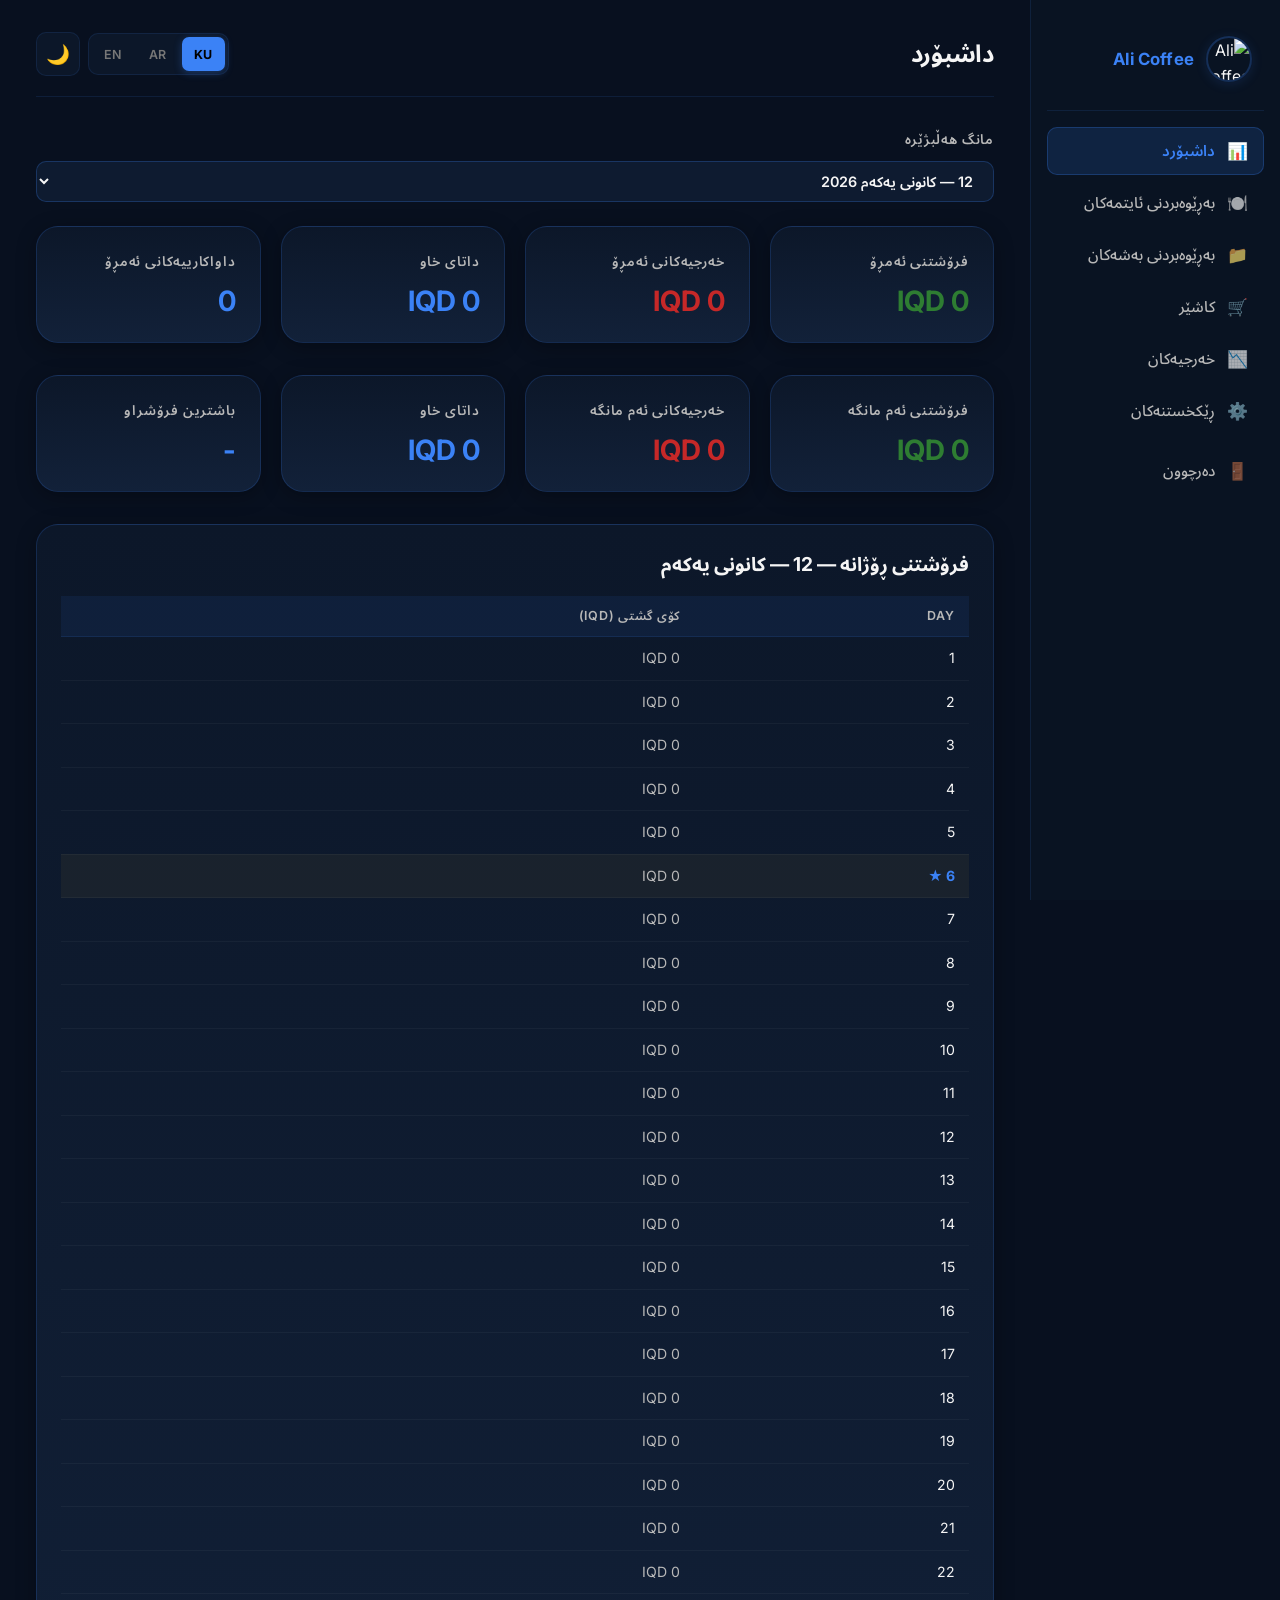
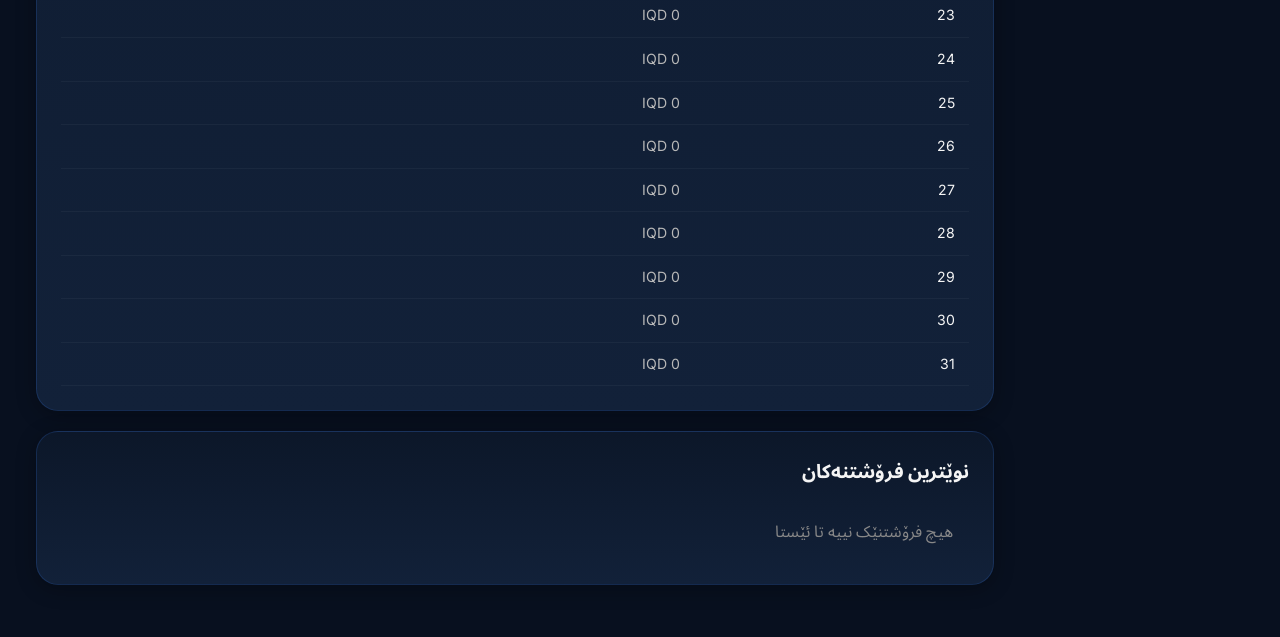
==== admin.html @ d286cccd "Cashier two-column market layout on mobile and mini iPad (v94). Keep products and sticky cart side-b" ====
<!DOCTYPE html>
<html lang="en" dir="ltr">
<head>
    <meta charset="UTF-8">
    <meta name="viewport" content="width=device-width, initial-scale=1.0, viewport-fit=cover">
    <title>Ali Coffee - Admin Panel</title>
    <link rel="manifest" href="manifest.json?v=83">
    <link rel="icon" type="image/png" sizes="192x192" href="assets/icon-192.png">
    <link rel="icon" type="image/png" sizes="512x512" href="assets/icon-512.png">
    <link rel="apple-touch-icon" sizes="180x180" href="assets/ali-new-logo.jpg">
    <meta name="application-name" content="Ali Coffee">
    <meta name="msapplication-TileColor" content="#5C4033">
    <meta name="msapplication-TileImage" content="assets/icon-512.png">
    <meta name="mobile-web-app-capable" content="yes">
    <meta name="apple-mobile-web-app-status-bar-style" content="black-translucent">
    <meta name="apple-mobile-web-app-title" content="Ali Coffee">
    <meta name="theme-color" content="#3B82F6">
    <link rel="preconnect" href="https://fonts.googleapis.com">
    <link rel="preconnect" href="https://fonts.gstatic.com" crossorigin>
    <link href="https://fonts.googleapis.com/css2?family=Noto+Sans+Arabic:wght@400;500;600;700&family=Inter:wght@400;500;600;700&display=swap" rel="stylesheet">
    <link rel="stylesheet" href="css/admin.css?v=26">
    <script>
        (function () {
            try {
                var a = localStorage.getItem('adminAccent') || 'sapphire';
                document.documentElement.setAttribute('data-accent', a);
            } catch (e) {
                document.documentElement.setAttribute('data-accent', 'sapphire');
            }
        })();
    </script>
</head>
<body class="admin-page">
    <div class="admin-container admin-layout">
        <div class="sidebar-overlay" id="sidebarOverlay"></div>
        <div class="admin-sidebar" id="adminSidebar">
            <div class="sidebar-header">
                <div class="sidebar-brand">
                    <img src="assets/ali-logo-page.jpg?v=83" alt="Ali Coffee" class="sidebar-brand-icon" onclick="window.location.href='menu.html'" onerror="fallbackLogo(this)">
                    <span class="sidebar-brand-text">Ali Coffee</span>
                </div>
                <button class="sidebar-close" id="sidebarClose" aria-label="Close menu">✕</button>
            </div>
            <div class="sidebar-nav">
                <button class="nav-item admin-nav-btn active" data-section="dashboard">
                    <span class="nav-item-icon">📊</span><span data-i18n="dashboard">Dashboard</span>
                </button>
                <button class="nav-item admin-nav-btn" data-section="items">
                    <span class="nav-item-icon">🍽️</span><span data-i18n="manageItems">Items</span>
                </button>
                <button class="nav-item admin-nav-btn" data-section="categories">
                    <span class="nav-item-icon">📁</span><span data-i18n="manageCategories">Categories</span>
                </button>
                <button class="nav-item admin-nav-btn" data-section="cashier">
                    <span class="nav-item-icon">🛒</span><span data-i18n="cashier">Cashier</span>
                </button>
                <button class="nav-item admin-nav-btn" data-section="expenses">
                    <span class="nav-item-icon">📉</span><span data-i18n="expenses">خەرجیەکان</span>
                </button>
                <button class="nav-item admin-nav-btn" data-section="settings">
                    <span class="nav-item-icon">⚙️</span><span data-i18n="settings">Settings</span>
                </button>
                <button class="nav-item admin-nav-btn nav-item--logout" data-section="logout">
                    <span class="nav-item-icon">🚪</span><span data-i18n="logout">Logout</span>
                </button>
            </div>
        </div>
        <div class="admin-main">
            <div class="admin-header">
                <div class="admin-header-left">
                    <button class="sidebar-hamburger" id="sidebarHamburger" aria-label="Open menu">
                        <span></span><span></span><span></span>
                    </button>
                    <h1 class="admin-title">Dashboard</h1>
                </div>
                <div class="admin-header-actions">
                    <div class="admin-lang-switcher">
                        <button class="admin-lang-btn" data-lang="ku">KU</button>
                        <button class="admin-lang-btn" data-lang="ar">AR</button>
                        <button class="admin-lang-btn active" data-lang="en">EN</button>
                    </div>
                    <button class="admin-theme-toggle" id="adminThemeToggle">🌙</button>
                </div>
            </div>
            <div id="adminContent"></div>
        </div>
    </div>
    <script src="https://www.gstatic.com/firebasejs/8.10.1/firebase-app.js"></script>
    <script src="https://www.gstatic.com/firebasejs/8.10.1/firebase-firestore.js"></script>
    <script src="https://www.gstatic.com/firebasejs/8.10.1/firebase-auth.js"></script>
    <script src="js/firebase.js?v=26"></script>
    <script src="js/app.js?v=77"></script>
    <script src="js/admin.js?v=62"></script>
</body>
</html>
---- css/admin.css ----
/* ========================================
   ALI CAFE — ADMIN PANEL
   Premium POS Dashboard
   ======================================== */

:root {
    --bg-primary: #111111;
    --bg-secondary: #1A1A1A;
    --bg-card: #181818;
    --bg-card-hover: #1E1E1E;
    --bg-sidebar: #161616;
    --gold-rgb: 212,175,55;
    --gold: #D4AF37;
    --gold-light: #F0D78C;
    --gold-dark: #B8910C;
    --gold-glow: rgba(var(--gold-rgb),0.15);
    --gold-glow-strong: rgba(var(--gold-rgb),0.3);
    --text-primary: #F5F5F5;
    --text-secondary: #B8B8B8;
    --text-muted: #777777;
    --border: rgba(var(--gold-rgb),0.12);
    --border-strong: rgba(var(--gold-rgb),0.25);
    --danger: #C62828;
    --success: #2E7D32;
    --warning: #F57F17;
    --info: #0277BD;
    --radius-sm: 10px;
    --radius-md: 14px;
    --radius-lg: 18px;
    --radius-xl: 22px;
    --font: 'Inter', 'Noto Sans Arabic', -apple-system, sans-serif;
    --sidebar-width: 250px;
}

/* ========================================
   ACCENT THEMES — switchable from Settings
   Each theme remaps the accent color used across
   buttons, borders, glows, icons and highlights.
   `--radius-*` tweaks subtly change the UI "shape".
   Works in both dark and light mode.
   ======================================== */

/* Gold (default / luxury) */
:root[data-accent="gold"] {
    --gold-rgb: 212,175,55;
    --gold: #D4AF37;
    --gold-light: #F0D78C;
    --gold-dark: #B8910C;
}

/* Emerald (fresh, modern POS) */
:root[data-accent="emerald"] {
    --gold-rgb: 16,185,129;
    --gold: #10B981;
    --gold-light: #6EE7B7;
    --gold-dark: #047857;
    --radius-sm: 12px;
    --radius-md: 16px;
    --radius-lg: 20px;
    --radius-xl: 26px;
}

/* Sapphire (clean corporate blue) */
:root[data-accent="sapphire"] {
    --gold-rgb: 59,130,246;
    --gold: #3B82F6;
    --gold-light: #93C5FD;
    --gold-dark: #1D4ED8;
    --radius-sm: 10px;
    --radius-md: 14px;
    --radius-lg: 18px;
    --radius-xl: 22px;
}

/* Amethyst (premium violet) */
:root[data-accent="amethyst"] {
    --gold-rgb: 139,92,246;
    --gold: #8B5CF6;
    --gold-light: #C4B5FD;
    --gold-dark: #6D28D9;
    --radius-sm: 14px;
    --radius-md: 18px;
    --radius-lg: 24px;
    --radius-xl: 30px;
}

/* Ruby (bold red) */
:root[data-accent="ruby"] {
    --gold-rgb: 244,63,94;
    --gold: #F43F5E;
    --gold-light: #FDA4AF;
    --gold-dark: #BE123C;
    --radius-sm: 10px;
    --radius-md: 14px;
    --radius-lg: 18px;
    --radius-xl: 22px;
}

/* Sunset (warm orange) */
:root[data-accent="sunset"] {
    --gold-rgb: 249,115,22;
    --gold: #F97316;
    --gold-light: #FDBA74;
    --gold-dark: #C2410C;
    --radius-sm: 12px;
    --radius-md: 16px;
    --radius-lg: 22px;
    --radius-xl: 28px;
}

/* Rose (soft modern pink) */
:root[data-accent="rose"] {
    --gold-rgb: 236,72,153;
    --gold: #EC4899;
    --gold-light: #F9A8D4;
    --gold-dark: #BE185D;
    --radius-sm: 16px;
    --radius-md: 20px;
    --radius-lg: 26px;
    --radius-xl: 32px;
}

/* Graphite (minimal neutral / sharp) */
:root[data-accent="graphite"] {
    --gold-rgb: 148,163,184;
    --gold: #94A3B8;
    --gold-light: #CBD5E1;
    --gold-dark: #475569;
    --radius-sm: 6px;
    --radius-md: 8px;
    --radius-lg: 10px;
    --radius-xl: 12px;
}

/* Cyan (electric teal) */
:root[data-accent="cyan"] {
    --gold-rgb: 6,182,212;
    --gold: #06B6D4;
    --gold-light: #67E8F9;
    --gold-dark: #0E7490;
    --radius-sm: 12px;
    --radius-md: 16px;
    --radius-lg: 20px;
    --radius-xl: 26px;
}

/* ========================================
   THEME BACKGROUNDS (dark mode only)
   Each theme tints the surfaces toward its accent
   hue for a richer, more modern look. Scoped with
   body:not(.light-mode) so light mode is untouched.
   ======================================== */

:root[data-accent="gold"] body:not(.light-mode) {
    --bg-primary: #15120A;
    --bg-secondary: #211B0F;
    --bg-card: #1E190D;
    --bg-card-hover: #2A2213;
    --bg-sidebar: #19140A;
}

:root[data-accent="emerald"] body:not(.light-mode) {
    --bg-primary: #061811;
    --bg-secondary: #0C271C;
    --bg-card: #0A2117;
    --bg-card-hover: #113022;
    --bg-sidebar: #071C13;
}

:root[data-accent="sapphire"] body:not(.light-mode) {
    --bg-primary: #08101F;
    --bg-secondary: #0E1B30;
    --bg-card: #0C1729;
    --bg-card-hover: #122139;
    --bg-sidebar: #091322;
}

:root[data-accent="amethyst"] body:not(.light-mode) {
    --bg-primary: #140C22;
    --bg-secondary: #201534;
    --bg-card: #1B112C;
    --bg-card-hover: #281A3E;
    --bg-sidebar: #170D26;
}

:root[data-accent="ruby"] body:not(.light-mode) {
    --bg-primary: #1C0C12;
    --bg-secondary: #2C141E;
    --bg-card: #261019;
    --bg-card-hover: #371824;
    --bg-sidebar: #1F0D14;
}

:root[data-accent="sunset"] body:not(.light-mode) {
    --bg-primary: #1B1109;
    --bg-secondary: #2A1C0E;
    --bg-card: #24170C;
    --bg-card-hover: #332111;
    --bg-sidebar: #1E1309;
}

:root[data-accent="rose"] body:not(.light-mode) {
    --bg-primary: #1C0D16;
    --bg-secondary: #2C1424;
    --bg-card: #26101D;
    --bg-card-hover: #37182B;
    --bg-sidebar: #1F0E18;
}

:root[data-accent="cyan"] body:not(.light-mode) {
    --bg-primary: #05181D;
    --bg-secondary: #0B262D;
    --bg-card: #092028;
    --bg-card-hover: #0F2F38;
    --bg-sidebar: #061B21;
}

:root[data-accent="graphite"] body:not(.light-mode) {
    --bg-primary: #0F1318;
    --bg-secondary: #1A2028;
    --bg-card: #161B22;
    --bg-card-hover: #1F262F;
    --bg-sidebar: #11161C;
}

/* Modern accent glow behind the content + sidebar */
.admin-main {
    background:
        radial-gradient(1000px 460px at 100% -10%, rgba(var(--gold-rgb),0.20), transparent 62%),
        radial-gradient(820px 420px at 0% 110%, rgba(var(--gold-rgb),0.12), transparent 58%),
        var(--bg-primary);
    background-attachment: fixed, fixed, scroll;
}

.admin-sidebar {
    background:
        linear-gradient(180deg, rgba(var(--gold-rgb),0.10), transparent 260px),
        var(--bg-sidebar);
}

/* ========================================
   THEME PICKER (Settings)
   ======================================== */

.theme-picker {
    display: grid;
    grid-template-columns: repeat(auto-fill, minmax(120px, 1fr));
    gap: 14px;
    margin-top: 8px;
}

.theme-swatch {
    position: relative;
    display: flex;
    flex-direction: column;
    align-items: center;
    gap: 10px;
    padding: 16px 12px;
    background: var(--bg-secondary);
    border: 1.5px solid var(--border);
    border-radius: var(--radius-lg);
    cursor: pointer;
    transition: transform 0.2s ease, border-color 0.2s ease, box-shadow 0.2s ease, background 0.2s ease;
    overflow: hidden;
}

.theme-swatch:hover {
    transform: translateY(-3px);
    border-color: var(--swatch);
    box-shadow: 0 10px 28px rgba(0,0,0,0.35);
}

.theme-swatch.active {
    border-color: var(--swatch);
    background: var(--bg-card-hover);
    box-shadow: 0 0 0 1.5px var(--swatch), 0 12px 30px rgba(0,0,0,0.4);
}

.theme-swatch-dot {
    width: 44px;
    height: 44px;
    border-radius: 50%;
    background: linear-gradient(135deg, var(--swatch), var(--swatch-dark));
    box-shadow: 0 4px 16px var(--swatch-glow), inset 0 1px 2px rgba(255,255,255,0.4);
    flex-shrink: 0;
    transition: transform 0.2s ease;
}

.theme-swatch:hover .theme-swatch-dot {
    transform: scale(1.08) rotate(8deg);
}

.theme-swatch-name {
    font-size: 0.82rem;
    font-weight: 600;
    color: var(--text-secondary);
    letter-spacing: 0.01em;
}

.theme-swatch.active .theme-swatch-name {
    color: var(--text-primary);
}

.theme-swatch-check {
    position: absolute;
    top: 8px;
    right: 8px;
    width: 20px;
    height: 20px;
    border-radius: 50%;
    background: var(--swatch);
    color: #fff;
    display: none;
    align-items: center;
    justify-content: center;
    font-size: 0.7rem;
    font-weight: 800;
    box-shadow: 0 2px 8px rgba(0,0,0,0.3);
}

.theme-swatch.active .theme-swatch-check {
    display: flex;
}

.settings-section-label {
    font-size: 0.95rem;
    font-weight: 600;
    color: var(--text-primary);
    margin-bottom: 4px;
}

.settings-section-hint {
    font-size: 0.82rem;
    color: var(--text-muted);
    margin-bottom: 16px;
}

*, *::before, *::after {
    box-sizing: border-box;
    margin: 0;
    padding: 0;
}

html {
    font-size: 16px;
    -webkit-font-smoothing: antialiased;
    -moz-osx-font-smoothing: grayscale;
}

body {
    font-family: var(--font);
    background: var(--bg-primary);
    color: var(--text-primary);
    line-height: 1.6;
    min-height: 100vh;
    min-height: 100dvh;
    overflow-x: hidden;
    padding-top: env(safe-area-inset-top, 0);
    padding-left: env(safe-area-inset-left, 0);
    padding-right: env(safe-area-inset-right, 0);
    padding-bottom: env(safe-area-inset-bottom, 0);
}

::-webkit-scrollbar { width: 8px; height: 8px; }
::-webkit-scrollbar-track { background: transparent; }
::-webkit-scrollbar-thumb { background: var(--border-strong); border-radius: 4px; }
::-webkit-scrollbar-thumb:hover { background: var(--gold); }
* { scrollbar-color: var(--border-strong) transparent; scrollbar-width: thin; }

/* ========================================
   LAYOUT
   ======================================== */

.admin-layout {
    display: grid;
    grid-template-columns: var(--sidebar-width) 1fr;
    min-height: 100vh;
}

/* ========================================
   SIDEBAR — Desktop: sticky left | Mobile: drawer
   ======================================== */

.admin-sidebar {
    background: var(--bg-sidebar);
    border-right: 1px solid var(--border);
    padding: 24px 16px;
    position: sticky;
    top: 0;
    height: 100vh;
    overflow-y: auto;
    display: flex;
    flex-direction: column;
    z-index: 100;
}

.sidebar-header {
    padding: 8px 12px 24px;
    margin-bottom: 16px;
    border-bottom: 1px solid var(--border);
    display: flex;
    align-items: center;
    justify-content: space-between;
}

.sidebar-brand {
    display: flex;
    align-items: center;
    gap: 12px;
    padding: 4px 0;
}

.sidebar-brand-icon {
    width: 46px;
    height: 46px;
    border-radius: 50%;
    object-fit: cover;
    flex-shrink: 0;
    cursor: pointer;
    border: 2px solid rgba(var(--gold-rgb),0.25);
    box-shadow: 0 2px 12px rgba(var(--gold-rgb),0.15), 0 0 0 1px rgba(0,0,0,0.1);
    transition: transform 0.25s ease, box-shadow 0.25s ease, border-color 0.25s ease;
    image-rendering: auto;
}

.sidebar-brand-icon:hover {
    transform: scale(1.08);
    border-color: rgba(var(--gold-rgb),0.5);
    box-shadow: 0 4px 20px rgba(var(--gold-rgb),0.3), 0 0 0 2px rgba(var(--gold-rgb),0.15);
}

.sidebar-brand-text {
    font-size: 1.05rem;
    font-weight: 700;
    color: var(--gold);
    letter-spacing: 0.01em;
    white-space: nowrap;
}

.sidebar-close {
    display: none;
    width: 36px;
    height: 36px;
    align-items: center;
    justify-content: center;
    background: rgba(229,57,53,0.08);
    border: 1px solid rgba(229,57,53,0.35);
    border-radius: 8px;
    color: #E53935;
    font-size: 1.1rem;
    cursor: pointer;
    transition: all 0.2s ease;
    flex-shrink: 0;
}

.sidebar-close:hover {
    background: #E53935;
    color: #fff;
    border-color: #E53935;
}

/* Sidebar Overlay for mobile */
.sidebar-overlay {
    display: none;
    position: fixed;
    inset: 0;
    background: rgba(0,0,0,0.6);
    backdrop-filter: blur(4px);
    -webkit-backdrop-filter: blur(4px);
    z-index: 199;
    opacity: 0;
    transition: opacity 0.3s ease;
}

.sidebar-overlay.active {
    display: block;
    opacity: 1;
}

/* Hamburger button */
.sidebar-hamburger {
    display: none;
    width: 40px;
    height: 40px;
    flex-direction: column;
    align-items: center;
    justify-content: center;
    gap: 5px;
    background: var(--bg-card);
    border: 1px solid var(--border);
    border-radius: 10px;
    cursor: pointer;
    transition: all 0.2s ease;
    flex-shrink: 0;
    padding: 0;
}

.sidebar-hamburger span {
    display: block;
    width: 18px;
    height: 2px;
    background: var(--text-primary);
    border-radius: 2px;
    transition: all 0.25s ease;
}

.sidebar-hamburger:hover {
    background: var(--gold);
    border-color: var(--gold);
}

.sidebar-hamburger:hover span {
    background: #000;
}

.sidebar-nav {
    display: flex;
    flex-direction: column;
    gap: 4px;
    flex: 1;
}

.nav-item {
    display: flex;
    align-items: center;
    gap: 12px;
    height: 48px;
    padding: 0 16px;
    border-radius: var(--radius-sm);
    color: var(--text-secondary);
    font-size: 0.95rem;
    font-weight: 500;
    text-decoration: none;
    border: 1px solid transparent;
    background: transparent;
    width: 100%;
    cursor: pointer;
    text-align: left;
    transition: all 0.2s ease;
    font-family: var(--font);
}

.nav-item-icon {
    width: 20px;
    height: 20px;
    display: flex;
    align-items: center;
    justify-content: center;
    font-size: 1.05rem;
    flex-shrink: 0;
    opacity: 0.65;
    transition: opacity 0.2s ease;
}

.nav-item:hover {
    background: var(--gold-glow);
    color: var(--text-primary);
    border-color: var(--border);
}

.nav-item:hover .nav-item-icon {
    opacity: 1;
}

.nav-item.active {
    background: rgba(var(--gold-rgb),0.15);
    color: var(--gold);
    border-color: var(--border-strong);
    font-weight: 600;
}

.nav-item.active .nav-item-icon {
    opacity: 1;
}

.nav-item--logout {
    margin-top: 8px;
}

.nav-item--logout:hover {
    background: rgba(198,40,40,0.1);
    color: var(--danger);
    border-color: rgba(198,40,40,0.25);
}

/* ========================================
   MAIN CONTENT
   ======================================== */

.admin-main {
    padding: 32px 36px;
    overflow-y: auto;
    overflow-x: hidden;
    background: var(--bg-primary);
    min-width: 0;
}

.admin-header {
    display: flex;
    align-items: center;
    justify-content: space-between;
    margin-bottom: 32px;
    padding-bottom: 20px;
    border-bottom: 1px solid var(--border);
    gap: 12px;
    flex-wrap: nowrap;
    width: 100%;
    max-width: 100%;
    box-sizing: border-box;
}

.admin-header-left {
    display: flex;
    align-items: center;
    gap: 12px;
    min-width: 0;
    flex: 1 1 auto;
}

.admin-header-actions {
    display: flex;
    align-items: center;
    gap: 8px;
    flex: 0 0 auto;
    flex-shrink: 0;
}

.admin-title {
    font-family: var(--font);
    font-size: 1.5rem;
    color: var(--text-primary);
    font-weight: 700;
    letter-spacing: -0.01em;
    margin: 0;
    white-space: nowrap;
    overflow: hidden;
    text-overflow: ellipsis;
    min-width: 0;
}

.admin-lang-switcher {
    display: flex;
    gap: 3px;
    background: var(--bg-card);
    padding: 3px;
    border-radius: 10px;
    border: 1px solid var(--border);
}

.admin-lang-btn {
    height: 34px;
    min-width: 40px;
    padding: 0 12px;
    font-size: 0.78rem;
    font-weight: 600;
    font-family: var(--font);
    color: var(--text-muted);
    background: transparent;
    border: none;
    border-radius: 7px;
    cursor: pointer;
    transition: all 0.2s ease;
    letter-spacing: 0.04em;
    text-transform: uppercase;
}

.admin-lang-btn:hover {
    color: var(--text-primary);
    background: var(--bg-card-hover);
}

.admin-lang-btn.active {
    background: var(--gold);
    color: #000;
    font-weight: 700;
    box-shadow: 0 2px 8px var(--gold-glow-strong);
}

.admin-theme-toggle {
    width: 44px;
    height: 44px;
    display: flex;
    align-items: center;
    justify-content: center;
    background: var(--bg-card);
    color: var(--text-secondary);
    border: 1px solid var(--border);
    border-radius: var(--radius-sm);
    font-size: 1.2rem;
    cursor: pointer;
    transition: all 0.2s ease;
}

.admin-theme-toggle:hover {
    background: var(--gold);
    color: #000;
    border-color: var(--gold);
}

/* ========================================
   STATS CARDS
   ======================================== */

.admin-stats {
    display: grid;
    grid-template-columns: repeat(4, 1fr);
    gap: 20px;
    margin-bottom: 32px;
}

.stat-card {
    background: linear-gradient(180deg, var(--bg-card) 0%, var(--bg-card-hover) 100%);
    border: 1px solid rgba(var(--gold-rgb),0.18);
    border-radius: var(--radius-xl);
    padding: 24px;
    transition: all 0.25s ease;
    box-shadow: 0 4px 20px rgba(0,0,0,0.3);
}

.stat-card:hover {
    transform: translateY(-4px);
    box-shadow: 0 8px 30px rgba(0,0,0,0.4);
    border-color: var(--border-strong);
}

.stat-card h3 {
    font-family: var(--font);
    font-size: 0.85rem;
    font-weight: 600;
    color: var(--text-secondary);
    text-transform: uppercase;
    letter-spacing: 0.06em;
    margin-bottom: 12px;
}

.stat-value {
    font-family: var(--font);
    font-size: 1.75rem;
    font-weight: 700;
    color: var(--gold);
    line-height: 1.2;
}

.month-selector {
    display: flex;
    align-items: center;
    gap: 10px;
    margin-bottom: 24px;
    flex-wrap: wrap;
}

.month-selector label {
    font-family: var(--font);
    font-size: 0.85rem;
    font-weight: 600;
    color: var(--text-secondary);
    text-transform: uppercase;
    letter-spacing: 0.06em;
}

.month-selector select {
    background: var(--bg-secondary);
    border: 1px solid rgba(var(--gold-rgb),0.25);
    border-radius: 10px;
    color: var(--text);
    font-family: var(--font);
    font-size: 0.9rem;
    font-weight: 600;
    padding: 10px 16px;
    cursor: pointer;
    outline: none;
    transition: border-color 0.2s ease;
    min-width: 160px;
}

.month-selector select:focus {
    border-color: var(--gold);
}

.daily-sales-table {
    width: 100%;
    border-collapse: collapse;
    margin-top: 8px;
}

.daily-sales-table th {
    background: rgba(var(--gold-rgb),0.08);
    color: var(--text-secondary);
    font-size: 0.78rem;
    font-weight: 600;
    text-transform: uppercase;
    letter-spacing: 0.06em;
    padding: 10px 14px;
    text-align: left;
    border-bottom: 1px solid rgba(var(--gold-rgb),0.12);
}

.daily-sales-table td {
    padding: 10px 14px;
    font-size: 0.88rem;
    color: var(--text);
    border-bottom: 1px solid rgba(255,255,255,0.04);
}

.daily-sales-table tr:hover td {
    background: rgba(var(--gold-rgb),0.04);
}

.daily-sales-table .day-sales {
    font-weight: 700;
    color: var(--gold);
}

.daily-sales-table .day-sales.zero {
    color: var(--text-secondary);
    font-weight: 400;
}

.best-item-name {
    font-weight: 700;
    color: var(--gold);
}

.best-item-qty {
    font-size: 0.78rem;
    color: var(--text-secondary);
    margin-right: 6px;
}

/* ========================================
   BUTTONS
   ======================================== */

.btn-primary,
.btn-secondary,
.btn-danger,
.btn-success {
    display: inline-flex;
    align-items: center;
    justify-content: center;
    gap: 8px;
    height: 44px;
    padding: 0 24px;
    font-family: var(--font);
    font-size: 0.9rem;
    font-weight: 700;
    border-radius: var(--radius-sm);
    border: none;
    cursor: pointer;
    transition: all 0.2s ease;
    letter-spacing: 0.02em;
}

.btn-primary {
    background: var(--gold);
    color: #000;
}

.btn-primary:hover {
    background: var(--gold-light);
    transform: translateY(-2px);
    box-shadow: 0 6px 20px var(--gold-glow-strong);
}

.btn-primary:active {
    transform: translateY(0);
}

.btn-secondary {
    background: transparent;
    color: var(--text-secondary);
    border: 1px solid var(--border-strong);
}

.btn-secondary:hover {
    border-color: var(--gold);
    color: var(--gold);
}

.btn-danger {
    background: var(--danger);
    color: #fff;
}

.btn-danger:hover {
    background: #B71C1C;
    transform: translateY(-2px);
}

.btn-success {
    background: var(--success);
    color: #fff;
}

.btn-sm {
    height: 36px;
    padding: 0 16px;
    font-size: 0.82rem;
}

/* ========================================
   FORMS
   ======================================== */

.form-group {
    margin-bottom: 20px;
}

.form-group label {
    display: block;
    margin-bottom: 8px;
    font-size: 0.9rem;
    font-weight: 600;
    color: var(--text-secondary);
    font-family: var(--font);
}

input[type="text"],
input[type="email"],
input[type="password"],
input[type="number"],
input[type="url"],
input[type="tel"],
input[type="date"],
input[type="time"],
input[type="datetime-local"],
input[type="search"],
textarea,
select {
    width: 100%;
    padding: 12px 16px;
    background: var(--bg-card);
    border: 1px solid var(--border-strong);
    border-radius: var(--radius-sm);
    color: var(--text-primary);
    font-size: 0.95rem;
    font-family: var(--font);
    transition: all 0.2s ease;
}

input:focus, textarea:focus, select:focus {
    outline: none;
    border-color: var(--gold);
    box-shadow: 0 0 0 3px var(--gold-glow);
}

input::placeholder, textarea::placeholder {
    color: var(--text-muted);
}

/* Date/time pickers — themed calendar/clock icon + readable text */
input[type="date"],
input[type="time"],
input[type="datetime-local"] {
    cursor: pointer;
    color-scheme: dark;
    -webkit-appearance: none;
    appearance: none;
    min-height: 46px;
}

input[type="date"]::-webkit-calendar-picker-indicator,
input[type="time"]::-webkit-calendar-picker-indicator,
input[type="datetime-local"]::-webkit-calendar-picker-indicator {
    cursor: pointer;
    padding: 4px;
    border-radius: 6px;
    filter: invert(72%) sepia(60%) saturate(420%) hue-rotate(5deg) brightness(95%);
    transition: opacity 0.2s ease, background 0.2s ease;
}

input[type="date"]::-webkit-calendar-picker-indicator:hover,
input[type="time"]::-webkit-calendar-picker-indicator:hover,
input[type="datetime-local"]::-webkit-calendar-picker-indicator:hover {
    background: var(--gold-glow);
}

body.light-mode input[type="date"],
body.light-mode input[type="time"],
body.light-mode input[type="datetime-local"] {
    color-scheme: light;
}

.form-row {
    display: grid;
    grid-template-columns: repeat(auto-fit, minmax(250px, 1fr));
    gap: 20px;
}

/* ========================================
   TABLES
   ======================================== */

.table-responsive {
    width: 100%;
    overflow-x: auto;
    -webkit-overflow-scrolling: touch;
}

.admin-table {
    width: 100%;
    border-collapse: collapse;
    font-size: 0.9rem;
    min-width: 600px;
}

.admin-table thead th {
    padding: 14px 18px;
    text-align: left;
    font-weight: 700;
    font-size: 0.82rem;
    color: var(--gold);
    border-bottom: 2px solid var(--border-strong);
    white-space: nowrap;
    text-transform: uppercase;
    letter-spacing: 0.06em;
    font-family: var(--font);
}

.admin-table tbody tr {
    border-bottom: 1px solid rgba(255,255,255,0.04);
    transition: background 0.15s ease;
}

.admin-table tbody tr:hover {
    background: rgba(var(--gold-rgb),0.04);
}

.admin-table tbody td {
    padding: 14px 18px;
    vertical-align: middle;
    color: var(--text-primary);
    font-family: var(--font);
}

.admin-table tbody td img {
    border-radius: 8px;
    object-fit: cover;
    width: 48px;
    height: 48px;
}

/* ========================================
   CARDS / PANELS
   ======================================== */

.card {
    background: linear-gradient(180deg, var(--bg-card) 0%, var(--bg-card-hover) 100%);
    border: 1px solid rgba(var(--gold-rgb),0.18);
    border-radius: var(--radius-xl);
    padding: 24px;
    margin-bottom: 20px;
    box-shadow: 0 4px 20px rgba(0,0,0,0.3);
    transition: all 0.25s ease;
}

.card:hover {
    transform: translateY(-3px);
    box-shadow: 0 8px 30px rgba(0,0,0,0.4);
    border-color: var(--border-strong);
}

.card h2, .card h3 {
    color: var(--text-primary);
    font-family: var(--font);
    font-weight: 700;
    margin-bottom: 16px;
}

.card h2 { font-size: 1.2rem; }
.card h3 { font-size: 1.05rem; color: var(--text-secondary); margin-top: 20px; }

/* ========================================
   MODAL
   ======================================== */

.modal-overlay {
    position: fixed;
    inset: 0;
    background: rgba(0,0,0,0.75);
    backdrop-filter: blur(6px);
    display: flex;
    align-items: center;
    justify-content: center;
    z-index: 1000;
    padding: 24px;
    opacity: 0;
    visibility: hidden;
    transition: all 0.25s ease;
}

.modal-overlay.active {
    opacity: 1;
    visibility: visible;
}

.modal {
    background: var(--bg-secondary);
    border: 1px solid var(--border-strong);
    border-radius: var(--radius-lg);
    width: 100%;
    max-width: 700px;
    max-height: 90vh;
    overflow-y: auto;
    transform: scale(0.95);
    transition: transform 0.25s ease;
    box-shadow: 0 20px 60px rgba(0,0,0,0.5);
    position: relative;
}

.modal-overlay.active .modal {
    transform: scale(1);
}

.modal-content {
    padding: 24px;
}

#saveItemBtn {
    min-height: 48px;
    width: 100%;
    margin-top: 8px;
    touch-action: manipulation;
    -webkit-tap-highlight-color: transparent;
}

@media (max-width: 768px) {
    .modal .modal-content form .btn-primary,
    .modal .modal-content form .btn-secondary {
        min-height: 48px;
        touch-action: manipulation;
    }
}

.modal-content h2 {
    color: var(--gold);
    margin-bottom: 24px;
    font-size: 1.3rem;
    font-weight: 700;
    font-family: var(--font);
}

.modal-close {
    position: absolute;
    top: 16px;
    right: 16px;
    width: 36px;
    height: 36px;
    display: flex;
    align-items: center;
    justify-content: center;
    background: rgba(229,57,53,0.08);
    color: #E53935;
    border: 1px solid rgba(229,57,53,0.3);
    border-radius: var(--radius-sm);
    cursor: pointer;
    font-size: 1.3rem;
    transition: all 0.15s ease;
    z-index: 10;
}

.modal-close:hover {
    background: #E53935;
    color: #fff;
    border-color: #E53935;
}

/* ========================================
   CASHIER
   ======================================== */

/* LEFT = order/buttons panel | RIGHT = categories + items */
.cashier-layout {
    display: grid;
    grid-template-columns: 290px minmax(0, 1fr);
    gap: 16px;
    align-items: start;
    min-width: 0;
}

.cashier-products {
    min-width: 0;
    overflow: visible;
}

/* Horizontal category strip on top of the items */
.cashier-categories {
    display: flex;
    flex-direction: row;
    flex-wrap: wrap;
    gap: 8px;
    margin-bottom: 14px;
}

.admin-filter-label {
    display: block;
    font-size: 0.82rem;
    font-weight: 600;
    color: var(--text-muted);
    margin-bottom: 8px;
}

.admin-items-cat-filter {
    margin-bottom: 12px;
}

.admin-cat-picker {
    position: relative;
}

.admin-cat-picker-btn {
    width: 100%;
    display: flex;
    align-items: center;
    justify-content: space-between;
    gap: 10px;
    min-height: 44px;
    padding: 10px 14px;
    font-size: 0.9rem;
    font-weight: 600;
    font-family: var(--font);
    color: var(--text-primary);
    background: var(--bg-card);
    border: 1px solid var(--border);
    border-radius: 12px;
    cursor: pointer;
    transition: border-color 0.2s ease, box-shadow 0.2s ease;
}

.admin-cat-picker-btn:hover,
.admin-cat-picker-btn[aria-expanded="true"] {
    border-color: var(--gold, #D4AF37);
    box-shadow: 0 0 0 2px rgba(212, 175, 55, 0.15);
}

.admin-cat-picker-label {
    flex: 1;
    text-align: start;
}

.admin-cat-picker-chevron {
    font-size: 0.85rem;
    color: var(--text-muted);
    transition: transform 0.2s ease;
}

.admin-cat-picker-btn[aria-expanded="true"] .admin-cat-picker-chevron {
    transform: rotate(180deg);
}

.admin-cat-picker-panel {
    position: absolute;
    top: calc(100% + 6px);
    left: 0;
    right: 0;
    z-index: 40;
    background: var(--bg-card);
    border: 1px solid var(--border);
    border-radius: 14px;
    box-shadow: 0 12px 32px rgba(0, 0, 0, 0.18);
    overflow: hidden;
}

.admin-menu-category-bar {
    padding: 10px 0 8px;
    background: var(--bg-elevated, var(--bg-card));
}

.admin-category-scroll {
    display: flex;
    flex-direction: row;
    flex-wrap: nowrap;
    gap: 10px;
    overflow-x: auto;
    overflow-y: hidden;
    padding: 4px 12px 8px;
    direction: rtl;
    -webkit-overflow-scrolling: touch;
    scrollbar-width: none;
}

.admin-category-scroll::-webkit-scrollbar {
    display: none;
}

.admin-category-scroll .category-btn {
    flex-shrink: 0;
    display: inline-flex;
    flex-direction: row;
    align-items: center;
    gap: 8px;
    min-height: 40px;
    padding: 4px 12px 4px 6px;
    font-size: 0.8rem;
    font-weight: 600;
    font-family: var(--font);
    color: var(--text-secondary);
    background: var(--bg-card);
    border: 1px solid var(--border);
    border-radius: 999px;
    cursor: pointer;
    white-space: nowrap;
    transition: all 0.2s ease;
}

.admin-category-scroll .category-btn .cat-icon {
    width: 32px;
    height: 32px;
    border-radius: 50%;
    object-fit: cover;
    flex-shrink: 0;
}

.admin-category-scroll .category-btn .cat-svg {
    width: 32px;
    height: 32px;
    flex-shrink: 0;
    color: var(--text-muted);
}

.admin-category-scroll .category-btn .cat-all-mark {
    display: flex;
    align-items: center;
    justify-content: center;
    width: 32px;
    height: 32px;
    border-radius: 50%;
    background: rgba(255, 255, 255, 0.08);
    flex-shrink: 0;
}

.admin-category-scroll .category-btn .cat-all-mark svg {
    width: 18px;
    height: 18px;
}

.admin-category-scroll .category-btn.active {
    color: #000;
    background: var(--gold, #D4AF37);
    border-color: var(--gold, #D4AF37);
}

.admin-category-scroll .category-btn.active .cat-all-mark {
    background: rgba(0, 0, 0, 0.12);
}

body.light-mode .admin-category-scroll .category-btn {
    background: #fff;
    color: #333;
    border-color: rgba(0, 0, 0, 0.1);
}

body.light-mode .admin-category-scroll .category-btn.active {
    background: #9B6135;
    color: #fff;
    border-color: #9B6135;
}

.items-cat-empty {
    font-size: 0.8rem;
    color: var(--text-muted);
    padding: 8px 12px;
    white-space: nowrap;
}

.cashier-cat-icon {
    width: 18px;
    height: 18px;
    flex-shrink: 0;
    object-fit: contain;
    filter: drop-shadow(0 2px 4px rgba(0,0,0,0.4));
    transition: transform 0.3s ease, filter 0.3s ease;
}

.cashier-cat-label {
    white-space: nowrap;
    overflow: hidden;
    text-overflow: ellipsis;
}

.cashier-order-count {
    display: none;
    background: var(--gold);
    color: #000;
    font-size: 0.7rem;
    font-weight: 800;
    width: 22px;
    height: 22px;
    border-radius: 50%;
    align-items: center;
    justify-content: center;
    margin-left: 6px;
    flex-shrink: 0;
}

.cashier-order-header-actions {
    display: flex;
    align-items: center;
    gap: 8px;
}

.cashier-order-toggle {
    display: none;
    width: 32px;
    height: 32px;
    align-items: center;
    justify-content: center;
    background: var(--bg-card);
    border: 1px solid var(--border);
    border-radius: 8px;
    color: var(--text-muted);
    font-size: 0.8rem;
    cursor: pointer;
    transition: all 0.2s ease;
    flex-shrink: 0;
    font-family: var(--font);
}

.cashier-order-toggle:hover {
    background: var(--gold);
    color: #000;
    border-color: var(--gold);
}

.cashier-cat-btn {
    flex-shrink: 0;
    display: inline-flex;
    align-items: center;
    justify-content: center;
    gap: 7px;
    height: 36px;
    padding: 0 14px;
    font-size: 0.78rem;
    font-weight: 600;
    font-family: var(--font);
    color: var(--text-secondary);
    background: var(--bg-card);
    border: 1px solid var(--border);
    border-radius: 999px;
    cursor: pointer;
    transition: all 0.2s ease;
    white-space: nowrap;
    position: relative;
}

.cashier-cat-btn:hover {
    color: var(--gold, #D4AF37);
    border-color: var(--border-strong);
    background: var(--gold-glow);
}

.cashier-cat-btn.active {
    color: #000;
    background: linear-gradient(135deg, var(--gold), var(--gold-light));
    border-color: var(--gold, #D4AF37);
    font-weight: 700;
    box-shadow: 0 4px 14px rgba(var(--gold-rgb),0.35);
}

.cashier-cat-btn.active .cashier-cat-icon {
    filter: drop-shadow(0 1px 2px rgba(0,0,0,0.3));
}

.cashier-grid {
    display: grid;
    grid-template-columns: repeat(auto-fill, minmax(132px, 1fr));
    gap: 12px;
}

.cashier-item-card {
    background: linear-gradient(180deg, var(--bg-card) 0%, var(--bg-card-hover) 100%);
    border: 1px solid rgba(var(--gold-rgb),0.18);
    border-radius: var(--radius-lg);
    overflow: hidden;
    cursor: pointer;
    transition: all 0.2s ease;
    position: relative;
    box-shadow: 0 3px 12px rgba(0,0,0,0.28);
}

.cashier-item-card:hover {
    transform: translateY(-4px);
    box-shadow: 0 8px 24px rgba(0,0,0,0.4), 0 0 16px var(--gold-glow);
    border-color: var(--border-strong);
}

.cashier-item-card:active {
    transform: scale(0.97);
}

.cashier-item-img-wrap {
    width: 100%;
    height: 92px;
    overflow: hidden;
    background: var(--bg-card-hover);
}

.cashier-item-img-wrap img {
    width: 100%;
    height: 100%;
    object-fit: cover;
    display: block;
}

.cashier-item-noimg {
    width: 100%;
    height: 100%;
    display: flex;
    align-items: center;
    justify-content: center;
    font-size: 2.2rem;
    opacity: 0.4;
}

.cashier-item-info {
    padding: 9px 11px 10px;
}

.cashier-item-name {
    font-size: 0.8rem;
    font-weight: 600;
    color: var(--text-primary);
    line-height: 1.35;
    margin-bottom: 4px;
    white-space: nowrap;
    overflow: hidden;
    text-overflow: ellipsis;
    font-family: var(--font);
}

.cashier-item-price {
    font-size: 0.95rem;
    font-weight: 700;
    color: var(--gold);
    font-family: var(--font);
}

.cashier-item-price span {
    font-size: 0.72rem;
    font-weight: 500;
    color: var(--text-muted);
}

.cashier-item-add {
    position: absolute;
    top: 10px;
    right: 10px;
    width: 32px;
    height: 32px;
    border-radius: 50%;
    background: var(--gold);
    color: #000;
    display: flex;
    align-items: center;
    justify-content: center;
    font-size: 1.2rem;
    font-weight: 700;
    opacity: 0;
    transition: opacity 0.2s ease;
    box-shadow: 0 2px 8px rgba(0,0,0,0.3);
}

.cashier-item-card:hover .cashier-item-add {
    opacity: 1;
}

.cashier-empty {
    grid-column: 1 / -1;
    text-align: center;
    padding: 60px 20px;
    color: var(--text-muted);
    font-size: 0.95rem;
    line-height: 1.7;
}

/* Order Panel */
.cashier-order {
    background: var(--bg-secondary);
    border: 1px solid var(--border);
    border-radius: var(--radius-xl);
    position: sticky;
    top: 24px;
    max-height: calc(100vh - 48px);
    display: flex;
    flex-direction: column;
    box-shadow: 0 8px 32px rgba(0,0,0,0.3);
}

.cashier-order-header {
    display: flex;
    align-items: center;
    justify-content: space-between;
    padding: 14px 16px;
    border-bottom: 1px solid var(--border);
}

.cashier-order-header h3 {
    font-size: 1rem;
    font-weight: 700;
    color: var(--text-primary);
    margin: 0;
    font-family: var(--font);
}

.btn-clear-order {
    height: 32px;
    padding: 0 14px;
    font-size: 0.78rem;
    font-weight: 600;
    color: var(--danger);
    background: transparent;
    border: 1px solid rgba(198,40,40,0.3);
    border-radius: 8px;
    cursor: pointer;
    transition: all 0.2s ease;
    font-family: var(--font);
}

.btn-clear-order:hover {
    background: rgba(198,40,40,0.1);
    border-color: var(--danger);
}

.cashier-order-items {
    flex: 1;
    overflow-y: auto;
    padding: 8px 0;
    min-height: 120px;
}

.cashier-order-items .cashier-empty {
    padding: 40px 20px;
}

.cashier-order-item {
    display: grid;
    grid-template-columns: 1fr auto;
    grid-template-rows: auto auto auto;
    gap: 4px 10px;
    padding: 12px 18px;
    border-bottom: 1px solid rgba(255,255,255,0.04);
    align-items: center;
}

.cashier-order-item:last-child {
    border-bottom: none;
}

.cashier-order-item-name {
    font-size: 0.88rem;
    font-weight: 600;
    color: var(--text-primary);
    white-space: nowrap;
    overflow: hidden;
    text-overflow: ellipsis;
    font-family: var(--font);
}

.cashier-order-item-price {
    font-size: 0.75rem;
    color: var(--text-muted);
    grid-row: 2;
    font-family: var(--font);
}

.cashier-qty-control {
    display: flex;
    align-items: center;
    gap: 8px;
    grid-row: 1 / 3;
    grid-column: 2;
}

.cashier-qty-btn {
    width: 32px;
    height: 32px;
    border-radius: 50%;
    border: 1px solid var(--border-strong);
    background: transparent;
    color: var(--gold);
    font-size: 1.1rem;
    font-weight: 700;
    cursor: pointer;
    display: flex;
    align-items: center;
    justify-content: center;
    transition: all 0.15s ease;
    line-height: 1;
    font-family: var(--font);
}

.cashier-qty-btn:hover {
    background: var(--gold-glow);
    border-color: var(--gold);
}

.cashier-qty-btn:active {
    transform: scale(0.9);
}

.cashier-qty-val {
    font-size: 0.95rem;
    font-weight: 700;
    color: var(--text-primary);
    min-width: 24px;
    text-align: center;
    font-family: var(--font);
}

.cashier-order-item-subtotal {
    font-size: 0.85rem;
    font-weight: 700;
    color: var(--gold);
    grid-row: 3;
    font-family: var(--font);
}

.cashier-remove-btn {
    width: 24px;
    height: 24px;
    border-radius: 50%;
    border: none;
    background: transparent;
    color: var(--text-muted);
    font-size: 0.85rem;
    cursor: pointer;
    grid-row: 3;
    grid-column: 2;
    display: flex;
    align-items: center;
    justify-content: center;
    transition: all 0.15s ease;
}

.cashier-remove-btn:hover {
    color: var(--danger);
    background: rgba(198,40,40,0.1);
}

.cashier-order-footer {
    padding: 14px 16px;
    border-top: 1px solid var(--border);
    background: rgba(0,0,0,0.15);
    border-radius: 0 0 var(--radius-xl) var(--radius-xl);
}

.cashier-total-row {
    display: flex;
    align-items: center;
    justify-content: space-between;
    margin-bottom: 12px;
}

.cashier-total-row span:first-child {
    font-size: 1rem;
    font-weight: 600;
    color: var(--text-secondary);
    font-family: var(--font);
}

.cashier-total-amount {
    font-size: 1.4rem;
    font-weight: 800;
    color: var(--gold);
    font-family: var(--font);
}

.btn-pay {
    flex: 1;
    height: 38px;
    font-size: 0.85rem;
    font-weight: 700;
    color: #000;
    background: linear-gradient(135deg, var(--gold), var(--gold-light));
    border: none;
    border-radius: var(--radius-sm);
    cursor: pointer;
    transition: all 0.25s ease;
    font-family: var(--font);
    letter-spacing: 0.02em;
}

.btn-pay:hover {
    transform: translateY(-2px);
    box-shadow: 0 8px 24px var(--gold-glow-strong);
}

.btn-pay:active {
    transform: translateY(0);
}

.btn-print {
    flex: 1;
    height: 38px;
    font-size: 0.82rem;
    font-weight: 700;
    color: var(--text-primary);
    background: var(--bg-card-hover);
    border: 1.5px solid var(--gold);
    border-radius: var(--radius-sm);
    cursor: pointer;
    transition: all 0.25s ease;
    font-family: var(--font);
    letter-spacing: 0.02em;
}

.btn-print:hover {
    background: var(--gold-glow);
    border-color: var(--gold-light);
    transform: translateY(-2px);
    box-shadow: 0 8px 24px var(--gold-glow-strong);
}

.btn-print:active {
    transform: translateY(0);
}

.cashier-actions {
    display: flex;
    flex-direction: row;
    gap: 10px;
}

/* "from menu" tag for categories that exist in the menu but have no
   editable category document yet */
.cat-virtual-badge {
    display: inline-block;
    margin-left: 8px;
    padding: 2px 9px;
    font-size: 0.66rem;
    font-weight: 700;
    letter-spacing: 0.04em;
    text-transform: uppercase;
    color: var(--text-muted);
    background: rgba(var(--gold-rgb),0.08);
    border: 1px solid var(--border);
    border-radius: 999px;
    vertical-align: middle;
}

/* ========================================
   LOADING
   ======================================== */

.loading {
    display: flex;
    align-items: center;
    justify-content: center;
    padding: 48px;
    color: var(--text-muted);
    font-size: 0.95rem;
    font-family: var(--font);
}

.loading::before {
    content: '';
    display: inline-block;
    width: 24px;
    height: 24px;
    margin-right: 12px;
    border: 2px solid var(--border-strong);
    border-top-color: var(--gold);
    border-radius: 50%;
    animation: spin 0.8s linear infinite;
}

@keyframes spin {
    to { transform: rotate(360deg); }
}

/* ========================================
   ACCESSIBILITY
   ======================================== */

:focus-visible {
    outline: 2px solid var(--gold);
    outline-offset: 2px;
}

button:focus-visible,
a:focus-visible {
    outline: 2px solid var(--gold);
    outline-offset: 2px;
}

@media (prefers-reduced-motion: reduce) {
    *, *::before, *::after {
        animation-duration: 0.01ms !important;
        transition-duration: 0.01ms !important;
    }
}

/* ========================================
   LIGHT MODE
   ======================================== */

body.light-mode {
    --bg-primary: #F5F2ED;
    --bg-secondary: #FFFFFF;
    --bg-card: #FFFFFF;
    --bg-card-hover: #F8F6F2;
    --bg-sidebar: #FFFFFF;
    --text-primary: #2A2520;
    --text-secondary: #6B6560;
    --text-muted: #9A9590;
    --border: rgba(var(--gold-rgb),0.18);
    --border-strong: rgba(var(--gold-rgb),0.32);
    background: var(--bg-primary);
    color: var(--text-primary);
}

body.light-mode .admin-sidebar {
    background:
        linear-gradient(180deg, rgba(var(--gold-rgb),0.05), transparent 220px),
        var(--bg-sidebar);
    border-right-color: var(--border);
}

body.light-mode .admin-main {
    background:
        radial-gradient(1000px 460px at 100% -10%, rgba(var(--gold-rgb),0.12), transparent 62%),
        radial-gradient(820px 420px at 0% 110%, rgba(var(--gold-rgb),0.07), transparent 58%),
        var(--bg-primary);
}

body.light-mode .stat-card,
body.light-mode .card {
    background: var(--bg-card);
    border-color: var(--border);
    box-shadow: 0 2px 12px rgba(0,0,0,0.06);
}

body.light-mode .stat-card h3,
body.light-mode .card h2,
body.light-mode .card h3 {
    color: var(--text-secondary);
}

body.light-mode .stat-value {
    color: var(--gold-dark);
}

body.light-mode .admin-title {
    color: var(--text-primary);
}

body.light-mode .admin-lang-switcher {
    background: var(--bg-card);
    border-color: var(--border);
}

body.light-mode .admin-lang-btn {
    color: var(--text-muted);
}

body.light-mode .admin-lang-btn:hover {
    color: var(--text-primary);
    background: var(--bg-card-hover);
}

body.light-mode .admin-lang-btn.active {
    background: var(--gold);
    color: #000;
}

body.light-mode .admin-theme-toggle {
    background: var(--bg-card);
    color: var(--text-secondary);
    border-color: var(--border);
}

body.light-mode .admin-theme-toggle:hover {
    background: var(--gold);
    color: #000;
}

body.light-mode .nav-item {
    color: var(--text-secondary);
}

body.light-mode .nav-item:hover {
    background: rgba(var(--gold-rgb),0.08);
    color: var(--text-primary);
    border-color: var(--border);
}

body.light-mode .nav-item.active {
    background: rgba(var(--gold-rgb),0.12);
    color: var(--gold-dark);
    border-color: var(--border-strong);
}

body.light-mode .nav-item--logout:hover {
    color: var(--danger);
}

body.light-mode .sidebar-brand-icon {
    border-color: rgba(var(--gold-rgb),0.2);
    box-shadow: 0 2px 10px rgba(var(--gold-rgb),0.12), 0 0 0 1px rgba(0,0,0,0.06);
}

body.light-mode .sidebar-brand-icon:hover {
    border-color: rgba(var(--gold-rgb),0.4);
    box-shadow: 0 4px 16px rgba(var(--gold-rgb),0.22), 0 0 0 2px rgba(var(--gold-rgb),0.1);
}

body.light-mode .cashier-order {
    background: var(--bg-secondary);
    border-color: var(--border);
}

body.light-mode .cashier-item-card {
    background: var(--bg-card);
    border-color: var(--border);
    box-shadow: 0 2px 8px rgba(0,0,0,0.06);
}

body.light-mode .cashier-item-card:hover {
    box-shadow: 0 4px 16px rgba(0,0,0,0.1);
    border-color: var(--border-strong);
}

body.light-mode .cashier-cat-btn {
    background: rgba(255,255,255,0.9);
    color: #2A2520;
    border-color: rgba(var(--gold-rgb),0.15);
    box-shadow: 0 2px 6px rgba(0,0,0,0.06), 0 4px 12px rgba(0,0,0,0.08);
}

body.light-mode .cashier-cat-btn:hover {
    color: var(--gold-dark, #B8910C);
    border-color: var(--gold-dark, #B8910C);
    background: rgba(255,255,255,1);
    transform: translateY(-2px);
    box-shadow: 0 4px 12px rgba(var(--gold-rgb),0.15);
}

body.light-mode .cashier-cat-btn.active {
    background: var(--gold, #D4AF37);
    color: #000;
    border-color: var(--gold, #D4AF37);
    box-shadow: 0 4px 16px rgba(var(--gold-rgb),0.3);
}

body.light-mode .cashier-item-info {
    background: var(--bg-card);
}

body.light-mode .cashier-order-header {
    border-bottom-color: var(--border);
}

body.light-mode .cashier-order-item {
    border-bottom-color: rgba(0,0,0,0.06);
}

body.light-mode .cashier-total-row span:first-child {
    color: var(--text-secondary);
}

body.light-mode .cashier-item-price {
    color: var(--text-muted);
}

body.light-mode .cashier-qty-btn {
    border-color: var(--border);
    color: var(--gold-dark);
}

body.light-mode .cashier-qty-btn:hover {
    background: rgba(var(--gold-rgb),0.1);
    border-color: var(--gold-dark);
}

body.light-mode .cashier-remove-btn {
    color: var(--text-muted);
}

body.light-mode .cashier-remove-btn:hover {
    color: var(--danger);
    background: rgba(198,40,40,0.08);
}

body.light-mode .modal {
    background: var(--bg-secondary);
    border-color: var(--border);
}

body.light-mode .modal-content h2 {
    color: var(--gold-dark);
}

body.light-mode .form-group label {
    color: var(--text-secondary);
}

body.light-mode input[type="text"],
body.light-mode input[type="email"],
body.light-mode input[type="password"],
body.light-mode input[type="number"],
body.light-mode input[type="url"],
body.light-mode textarea,
body.light-mode select {
    background: var(--bg-card);
    border-color: var(--border-strong);
    color: var(--text-primary);
}

body.light-mode input:focus,
body.light-mode textarea:focus,
body.light-mode select:focus {
    border-color: var(--gold-dark);
    box-shadow: 0 0 0 3px rgba(var(--gold-rgb),0.12);
}

body.light-mode .admin-table thead th {
    background: rgba(var(--gold-rgb),0.06);
    color: var(--gold-dark);
    border-bottom-color: var(--border-strong);
}

body.light-mode .admin-table tbody tr {
    border-bottom-color: rgba(0,0,0,0.05);
}

body.light-mode .admin-table tbody tr:hover {
    background: rgba(var(--gold-rgb),0.03);
}

body.light-mode .admin-table tbody td {
    color: var(--text-primary);
}

body.light-mode .btn-secondary {
    color: var(--text-secondary);
    border-color: var(--border-strong);
}

body.light-mode .btn-secondary:hover {
    border-color: var(--gold-dark);
    color: var(--gold-dark);
}

body.light-mode .detail-close {
    color: #E53935;
    background: rgba(229,57,53,0.1);
    border-color: rgba(229,57,53,0.35);
}

body.light-mode .detail-close:hover {
    background: #E53935;
    color: #fff;
}

body.light-mode .loading {
    color: var(--text-muted);
}

body.light-mode .stat-icon {
    color: var(--gold-dark);
}

body.light-mode .price-tag {
    color: var(--gold-dark);
}

body.light-mode .menu-card-badge {
    background: rgba(255,255,255,0.9);
    color: var(--gold-dark);
}

/* ========================================
   RESPONSIVE — TABLET (max-width: 1200px)
   ======================================== */

@media (max-width: 1200px) {
    .admin-stats {
        grid-template-columns: repeat(2, 1fr);
    }
}

/* ========================================
   RESPONSIVE — TABLET (max-width: 1024px)
   ======================================== */

@media (max-width: 1024px) {
    .admin-layout {
        grid-template-columns: 1fr;
    }

    /* Sidebar becomes a drawer */
    .admin-sidebar {
        position: fixed;
        top: 0;
        left: 0;
        bottom: 0;
        width: 280px;
        height: 100vh;
        height: 100dvh;
        z-index: 200;
        transform: translateX(-100%);
        transition: transform 0.3s cubic-bezier(0.16, 1, 0.3, 1);
        border-right: 1px solid var(--border);
        padding: max(18px, calc(10px + env(safe-area-inset-top, 0px))) 16px 20px;
        overflow-y: auto;
    }

    .admin-sidebar.open {
        transform: translateX(0);
    }

    .sidebar-close {
        display: flex;
    }

    .sidebar-hamburger {
        display: flex;
    }

    .sidebar-header {
        padding: 10px 8px 20px;
        margin-bottom: 12px;
    }

    .sidebar-nav {
        flex-direction: column;
        overflow-x: visible;
        gap: 4px;
    }

    .nav-item {
        white-space: normal;
        flex-shrink: 1;
        height: 48px;
        padding: 0 16px;
        font-size: 0.95rem;
        gap: 12px;
    }

    /* Cashier: keep market-style two columns — cart | products (RTL: cart right) */
    .cashier-layout {
        grid-template-columns: minmax(200px, 26vw) minmax(0, 1fr);
        gap: 10px;
        align-items: start;
    }

    .cashier-products {
        order: unset;
        padding-bottom: 0;
        min-width: 0;
        max-height: calc(100dvh - 96px);
        overflow-y: auto;
        -webkit-overflow-scrolling: touch;
    }

    .cashier-categories {
        flex-wrap: nowrap;
        overflow-x: auto;
        overflow-y: hidden;
        -webkit-overflow-scrolling: touch;
        scrollbar-width: none;
        margin-bottom: 10px;
        padding-bottom: 2px;
    }

    .cashier-categories::-webkit-scrollbar { display: none; }

    .cashier-order {
        position: sticky;
        top: max(4px, env(safe-area-inset-top, 0px));
        max-height: calc(100dvh - 96px);
        min-height: unset;
        transform: none !important;
        box-shadow: 0 4px 20px rgba(0, 0, 0, 0.35);
    }

    .cashier-order.collapsed,
    .cashier-order:not(.collapsed) {
        transform: none !important;
        max-height: calc(100dvh - 96px);
    }

    .cashier-order::before {
        display: none;
    }

    .cashier-order-toggle {
        display: none !important;
    }

    /* Mini iPad: slightly wider cart, denser product grid */
    .cashier-grid {
        grid-template-columns: repeat(auto-fill, minmax(104px, 1fr));
        gap: 8px;
    }
}

/* ========================================
   RESPONSIVE — MOBILE LANDSCAPE / SMALL TABLET (max-width: 768px)
   ======================================== */

@media (max-width: 768px) {
    .admin-main {
        padding: 12px 14px;
        padding-top: 8px;
    }

    .admin-header {
        margin-bottom: 16px;
        padding-top: max(2px, env(safe-area-inset-top, 0px));
        padding-bottom: 10px;
        align-items: center;
        min-height: 44px;
    }

    .admin-title {
        font-size: 1.15rem;
    }

    .admin-stats {
        grid-template-columns: repeat(2, 1fr);
        gap: 10px;
        margin-bottom: 18px;
    }

    .stat-card {
        padding: 14px;
        border-radius: var(--radius-lg);
    }

    .stat-card h3 {
        font-size: 0.75rem;
        margin-bottom: 6px;
    }

    .stat-value {
        font-size: 1.25rem;
    }

    .admin-table {
        font-size: 0.85rem;
    }

    .admin-table thead th,
    .admin-table tbody td {
        padding: 10px 12px;
    }

    .cashier-grid {
        grid-template-columns: repeat(2, minmax(0, 1fr));
        gap: 6px;
    }

    .cashier-category-bar {
        padding: 2px 0 8px;
        gap: 6px;
        -webkit-overflow-scrolling: touch;
        scroll-behavior: smooth;
    }

    .cashier-cat-btn {
        height: 34px;
        padding: 0 12px;
        font-size: 0.72rem;
        border-radius: 12px;
        gap: 6px;
    }

    .cashier-cat-btn .cashier-cat-icon {
        width: 16px;
        height: 16px;
    }

    .cashier-cat-btn .cashier-cat-label {
        font-size: 0.68rem;
    }

    .cashier-layout {
        grid-template-columns: minmax(132px, 30vw) minmax(0, 1fr);
        gap: 6px;
        align-items: start;
    }

    .cashier-item-card {
        border-radius: var(--radius-md);
        box-shadow: 0 2px 8px rgba(0,0,0,0.2);
        touch-action: manipulation;
        -webkit-tap-highlight-color: transparent;
    }

    .cashier-item-card:hover {
        transform: none;
        box-shadow: 0 2px 8px rgba(0,0,0,0.2);
    }

    .cashier-item-card:active {
        transform: scale(0.96);
    }

    .cashier-item-img-wrap {
        height: 68px;
    }

    .cashier-item-noimg {
        font-size: 1.4rem;
    }

    .cashier-item-info {
        padding: 6px 6px 8px;
    }

    .cashier-item-name {
        font-size: 0.68rem;
        margin-bottom: 2px;
        line-height: 1.25;
    }

    .cashier-item-price {
        font-size: 0.72rem;
    }

    .cashier-item-price span {
        font-size: 0.58rem;
    }

    .cashier-item-add {
        opacity: 1;
        width: 32px;
        height: 32px;
        top: 4px;
        right: 4px;
        font-size: 1.05rem;
    }

    .cashier-order {
        position: sticky;
        top: max(2px, env(safe-area-inset-top, 0px));
        bottom: auto;
        left: auto;
        right: auto;
        z-index: 2;
        border-radius: var(--radius-md);
        max-height: calc(100dvh - 88px);
        min-height: unset;
        transform: none !important;
        transition: none;
        box-shadow: 0 4px 18px rgba(0, 0, 0, 0.4);
    }

    .cashier-order.collapsed,
    .cashier-order:not(.collapsed) {
        transform: none !important;
        max-height: calc(100dvh - 88px);
    }

    .cashier-order::before {
        display: none;
    }

    .cashier-order-header {
        padding: 6px 8px 4px;
        border-bottom: 1px solid var(--border);
        flex-wrap: wrap;
        gap: 4px;
    }

    .cashier-order-header h3 {
        font-size: 0.72rem;
        display: flex;
        align-items: center;
        gap: 4px;
        line-height: 1.2;
    }

    .cashier-order-count {
        display: inline-flex;
        width: 18px;
        height: 18px;
        font-size: 0.6rem;
    }

    .cashier-order-header-actions {
        gap: 4px;
    }

    .btn-clear-order {
        height: 26px;
        padding: 0 6px;
        font-size: 0.62rem;
    }

    .cashier-order-toggle {
        display: none !important;
    }

    .cashier-order-items {
        min-height: 40px;
        max-height: none;
        flex: 1;
        padding: 2px 0;
        overflow-y: auto;
        -webkit-overflow-scrolling: touch;
    }

    .cashier-order-items .cashier-empty {
        padding: 12px 8px;
        font-size: 0.65rem;
        line-height: 1.35;
    }

    .cashier-order-item {
        padding: 6px 8px;
        gap: 2px 6px;
    }

    .cashier-order-item-name {
        font-size: 0.68rem;
    }

    .cashier-order-item-price {
        font-size: 0.58rem;
    }

    .cashier-qty-control {
        gap: 4px;
    }

    .cashier-qty-btn {
        width: 28px;
        height: 28px;
        font-size: 1rem;
    }

    .cashier-qty-val {
        font-size: 0.78rem;
        min-width: 16px;
    }

    .cashier-order-item-subtotal {
        font-size: 0.68rem;
    }

    .cashier-remove-btn {
        width: 28px;
        height: 28px;
        font-size: 0.75rem;
    }

    .cashier-order-footer {
        padding: 6px 8px;
    }

    .cashier-total-row {
        margin-bottom: 6px;
    }

    .cashier-total-row span:first-child {
        font-size: 0.68rem;
    }

    .cashier-total-amount {
        font-size: 0.88rem;
    }

    .cashier-actions {
        flex-direction: column;
        gap: 5px;
    }

    .btn-pay,
    .btn-print {
        flex: none;
        width: 100%;
        height: 34px;
        font-size: 0.68rem;
        border-radius: 8px;
        touch-action: manipulation;
    }

    .cashier-products {
        padding-bottom: 0;
        max-height: calc(100dvh - 88px);
    }

    .cashier-empty {
        padding: 20px 10px;
        font-size: 0.75rem;
    }

    .card {
        padding: 16px;
    }

    .btn-primary, .btn-secondary, .btn-danger, .btn-success {
        height: 40px;
        padding: 0 18px;
        font-size: 0.85rem;
    }

    .btn-sm {
        height: 32px;
        padding: 0 12px;
        font-size: 0.75rem;
    }

    .customer-name-input {
        padding: 10px 14px;
        font-size: 0.75rem;
        margin-bottom: 10px;
    }

    .customer-name-label {
        font-size: 0.82rem;
        margin-bottom: 6px;
    }

    .customer-name-display {
        font-size: 0.85rem;
        margin-bottom: 14px;
    }

    .modal {
        max-width: 100%;
        max-height: 95vh;
        border-radius: var(--radius-lg) var(--radius-lg) 0 0;
        align-self: flex-end;
    }

    .modal-content {
        padding: 18px;
    }

    .modal-content h2 {
        font-size: 1.15rem;
        margin-bottom: 18px;
    }

    .form-group {
        margin-bottom: 14px;
    }

    .form-group label {
        font-size: 0.82rem;
        margin-bottom: 6px;
    }

    input[type="text"],
    input[type="email"],
    input[type="password"],
    input[type="number"],
    input[type="url"],
    textarea,
    select {
        padding: 10px 12px;
        font-size: 0.9rem;
    }
}

/* ========================================
   RESPONSIVE — MOBILE PORTRAIT (max-width: 480px)
   ======================================== */

@media (max-width: 480px) {
    .admin-sidebar {
        width: 85vw;
        max-width: 300px;
        padding: max(16px, calc(10px + env(safe-area-inset-top, 0px))) 12px 16px;
    }

    .sidebar-header {
        padding: 12px 4px 14px;
    }

    .sidebar-brand-icon {
        width: 38px;
        height: 38px;
    }

    .sidebar-brand-text {
        font-size: 0.95rem;
    }

    .nav-item {
        height: 44px;
        padding: 0 14px;
        font-size: 0.88rem;
        gap: 10px;
        border-radius: 10px;
    }

    .nav-item-icon {
        font-size: 1rem;
    }

    .admin-main {
        padding: 12px 10px;
    }

    .admin-header {
        margin-bottom: 14px;
        padding-bottom: 10px;
    }

    .admin-title {
        font-size: 1rem;
    }

    .sidebar-hamburger {
        width: 36px;
        height: 36px;
    }

    .sidebar-hamburger span {
        width: 16px;
    }

    .admin-lang-btn {
        height: 30px;
        min-width: 34px;
        padding: 0 8px;
        font-size: 0.72rem;
    }

    .admin-theme-toggle {
        width: 36px;
        height: 36px;
        font-size: 1rem;
    }

    .admin-stats {
        grid-template-columns: 1fr 1fr;
        gap: 8px;
        margin-bottom: 14px;
    }

    .stat-card {
        padding: 12px;
        border-radius: var(--radius-md);
    }

    .stat-card h3 {
        font-size: 0.7rem;
        margin-bottom: 4px;
    }

    .stat-value {
        font-size: 1.1rem;
    }

    .cashier-layout {
        grid-template-columns: minmax(118px, 28vw) minmax(0, 1fr);
        gap: 5px;
    }

    .cashier-grid {
        grid-template-columns: repeat(2, minmax(0, 1fr));
        gap: 5px;
    }

    .cashier-item-img-wrap {
        height: 56px;
    }

    .cashier-item-info {
        padding: 4px 5px 6px;
    }

    .cashier-item-name {
        font-size: 0.62rem;
    }

    .cashier-item-price {
        font-size: 0.66rem;
    }

    .cashier-category-bar {
        gap: 4px;
        padding: 2px 0 6px;
        -webkit-overflow-scrolling: touch;
        scroll-behavior: smooth;
    }

    .cashier-cat-btn {
        height: 32px;
        padding: 0 10px;
        border-radius: 10px;
        gap: 4px;
    }

    .cashier-cat-btn .cashier-cat-icon {
        width: 14px;
        height: 14px;
    }

    .cashier-cat-btn .cashier-cat-label {
        font-size: 0.62rem;
    }

    .cashier-order {
        max-height: calc(100dvh - 82px);
        border-radius: var(--radius-md);
    }

    .cashier-order-header {
        padding: 5px 6px 3px;
    }

    .cashier-order-header h3 {
        font-size: 0.65rem;
    }

    .btn-clear-order {
        height: 24px;
        padding: 0 5px;
        font-size: 0.58rem;
    }

    .cashier-order-toggle {
        display: none !important;
    }

    .cashier-order-item {
        padding: 5px 6px;
    }

    .cashier-order-item-name {
        font-size: 0.62rem;
    }

    .cashier-order-item-price {
        font-size: 0.55rem;
    }

    .cashier-qty-btn {
        width: 26px;
        height: 26px;
        font-size: 0.95rem;
    }

    .cashier-qty-val {
        font-size: 0.72rem;
        min-width: 14px;
    }

    .cashier-remove-btn {
        width: 26px;
        height: 26px;
        font-size: 0.72rem;
    }

    .cashier-order-footer {
        padding: 5px 6px;
    }

    .cashier-total-row span:first-child {
        font-size: 0.62rem;
    }

    .cashier-total-amount {
        font-size: 0.82rem;
    }

    .btn-pay,
    .btn-print {
        height: 32px;
        font-size: 0.62rem;
        border-radius: 8px;
    }

    .cashier-products {
        padding-bottom: 0;
        max-height: calc(100dvh - 82px);
    }

    .form-row {
        grid-template-columns: 1fr;
    }

    .card {
        padding: 14px;
        border-radius: var(--radius-lg);
    }

    .card h2 {
        font-size: 1.05rem;
    }

    .btn-primary, .btn-secondary, .btn-danger, .btn-success {
        height: 38px;
        padding: 0 14px;
        font-size: 0.82rem;
    }

    .btn-sm {
        height: 30px;
        padding: 0 10px;
        font-size: 0.72rem;
    }

    .modal-overlay {
        padding: 0;
        align-items: flex-end;
    }

    .modal {
        border-radius: var(--radius-lg) var(--radius-lg) 0 0;
        max-height: 92vh;
    }

    .modal-content {
        padding: 16px;
    }

    .modal-content h2 {
        font-size: 1.05rem;
        margin-bottom: 14px;
    }

    .modal-close {
        top: 12px;
        right: 12px;
        width: 32px;
        height: 32px;
        font-size: 1.1rem;
    }
}

/* ========================================
   RTL SUPPORT
   ======================================== */

[dir="rtl"] .admin-sidebar {
    border-right: none;
    border-left: 1px solid var(--border);
}

[dir="rtl"] .sidebar-header {
    border-bottom: 1px solid var(--border);
}

[dir="rtl"] .nav-item {
    text-align: right;
}

[dir="rtl"] .admin-table thead th {
    text-align: right;
}

[dir="rtl"] .daily-sales-table th {
    text-align: right;
}

[dir="rtl"] .modal-close {
    right: auto;
    left: 16px;
}

[dir="rtl"] .cashier-item-add {
    right: auto;
    left: 10px;
}

[dir="rtl"] .cashier-order-count {
    margin-left: 0;
    margin-right: 6px;
}

[dir="rtl"] .best-item-qty {
    margin-right: 0;
    margin-left: 6px;
}

@media (max-width: 1024px) {
    [dir="rtl"] .admin-sidebar {
        left: auto;
        right: 0;
        transform: translateX(100%);
        border-right: none;
        border-left: 1px solid var(--border);
    }

    [dir="rtl"] .admin-sidebar.open {
        transform: translateX(0);
    }
}

body.light-mode[dir="rtl"] .admin-sidebar {
    border-right: none;
    border-left-color: var(--border);
}

/* ========================================
    EXPENSES PAGE
    ======================================== */

.expenses-page {
    padding: 0;
}

.expenses-header {
    display: flex;
    align-items: center;
    justify-content: space-between;
    margin-bottom: 24px;
    flex-wrap: wrap;
    gap: 16px;
}

.expenses-header-title h2 {
    font-size: 1.5rem;
    font-weight: 700;
    color: var(--text-primary);
    display: flex;
    align-items: center;
    gap: 10px;
}

.expenses-header-actions {
    display: flex;
    align-items: center;
    gap: 12px;
}

.expenses-stats {
    display: grid;
    grid-template-columns: repeat(auto-fit, minmax(220px, 1fr));
    gap: 16px;
    margin-bottom: 24px;
}

.expense-stat-card {
    background: var(--bg-card);
    border-radius: var(--radius-md);
    padding: 20px;
    display: flex;
    align-items: center;
    gap: 16px;
    border: 1px solid var(--border);
    transition: all 0.3s ease;
}

.expense-stat-card:hover {
    transform: translateY(-2px);
    box-shadow: 0 8px 24px rgba(0,0,0,0.2);
}

.expense-stat--today {
    border-color: rgba(198, 40, 40, 0.3);
    background: linear-gradient(135deg, var(--bg-card) 0%, rgba(198, 40, 40, 0.05) 100%);
}

.expense-stat--month {
    border-color: rgba(245, 127, 23, 0.3);
    background: linear-gradient(135deg, var(--bg-card) 0%, rgba(245, 127, 23, 0.05) 100%);
}

.expense-stat--count {
    border-color: rgba(2, 119, 189, 0.3);
    background: linear-gradient(135deg, var(--bg-card) 0%, rgba(2, 119, 189, 0.05) 100%);
}

.expense-stat-icon {
    font-size: 2rem;
    width: 56px;
    height: 56px;
    display: flex;
    align-items: center;
    justify-content: center;
    background: var(--bg-secondary);
    border-radius: var(--radius-sm);
    flex-shrink: 0;
}

.expense-stat-info {
    display: flex;
    flex-direction: column;
    gap: 4px;
}

.expense-stat-label {
    font-size: 0.82rem;
    color: var(--text-secondary);
    font-weight: 500;
}

.expense-stat-value {
    font-size: 1.25rem;
    font-weight: 700;
    color: var(--text-primary);
}

.expenses-table-container {
    background: var(--bg-card);
    border-radius: var(--radius-md);
    border: 1px solid var(--border);
    overflow: hidden;
}

.expenses-day-heading {
    margin: 20px 16px 10px;
    font-size: 0.95rem;
    font-weight: 700;
    color: var(--gold);
    letter-spacing: 0.02em;
}

.expenses-day-heading:first-child {
    margin-top: 16px;
}

.expenses-table-wrapper {
    overflow-x: auto;
}

.expenses-table {
    width: 100%;
    border-collapse: collapse;
}

.expenses-table thead {
    background: var(--bg-secondary);
}

.expenses-table th {
    padding: 16px 20px;
    text-align: right;
    font-size: 0.82rem;
    font-weight: 600;
    color: var(--text-secondary);
    text-transform: uppercase;
    letter-spacing: 0.05em;
    border-bottom: 1px solid var(--border);
}

.expenses-table td {
    padding: 16px 20px;
    border-bottom: 1px solid var(--border);
    vertical-align: middle;
}

.expense-row:hover {
    background: var(--bg-card-hover);
}

.expense-row:last-child td {
    border-bottom: none;
}

.expense-name {
    font-weight: 600;
    color: var(--text-primary);
}

.expense-price {
    font-weight: 700;
    color: var(--danger);
    font-size: 0.95rem;
}

.expense-date {
    display: block;
    font-size: 0.85rem;
    color: var(--text-primary);
}

.expense-time {
    display: block;
    font-size: 0.78rem;
    color: var(--text-muted);
    margin-top: 2px;
}

.expense-total-cell {
    background: var(--bg-secondary);
    padding: 20px !important;
    text-align: left !important;
}

.expense-total-label {
    font-size: 0.9rem;
    font-weight: 600;
    color: var(--text-secondary);
    margin-right: 12px;
}

.expense-total-value {
    font-size: 1.2rem;
    font-weight: 800;
    color: var(--danger);
}

.expenses-empty {
    text-align: center;
    padding: 60px 20px;
}

.expenses-empty-icon {
    font-size: 3rem;
    margin-bottom: 16px;
    opacity: 0.5;
}

.expenses-empty p {
    color: var(--text-muted);
    font-size: 1rem;
}

.expense-modal .modal-content {
    max-width: 480px;
}

.form-row {
    display: grid;
    grid-template-columns: 1fr 1fr;
    gap: 16px;
}

/* Stat card variations */
.stat-card--income .stat-value {
    color: var(--success);
}

.stat-card--expense .stat-value {
    color: var(--danger);
}

.stat-card--net .stat-value {
    color: var(--gold);
}

[dir="rtl"] .expenses-table th,
[dir="rtl"] .expenses-table td {
    text-align: right;
}

[dir="rtl"] .expense-total-cell {
    text-align: left !important;
}

@media (max-width: 768px) {
    .expenses-header {
        flex-direction: column;
        align-items: stretch;
    }

    .expenses-header-actions {
        flex-direction: column;
    }

    .expenses-stats {
        grid-template-columns: 1fr;
    }

    .form-row {
        grid-template-columns: 1fr;
    }
}

/* PWA / iPhone standalone + RTL drawer */
@media (max-width: 1024px) {
    html[dir="rtl"] .admin-sidebar {
        left: auto;
        right: 0;
        transform: translateX(100%);
        border-right: none;
        border-left: 1px solid var(--border);
        padding-top: max(18px, calc(10px + env(safe-area-inset-top, 0px)));
    }

    html[dir="rtl"] .admin-sidebar.open {
        transform: translateX(0);
    }
}

body.admin-page {
    padding-top: 0;
}

@media (display-mode: standalone) {
    body.admin-page .admin-header {
        padding-top: max(2px, env(safe-area-inset-top, 0px));
    }

    body.admin-page .admin-main {
        padding-top: 6px;
    }

    body.admin-page .admin-sidebar {
        padding-top: max(20px, calc(12px + env(safe-area-inset-top, 0px)));
    }
}

html[dir="rtl"] .admin-header {
    direction: rtl;
}

html[dir="rtl"] .admin-header-left {
    flex-direction: row;
}

html[dir="rtl"] .nav-item {
    text-align: right;
}
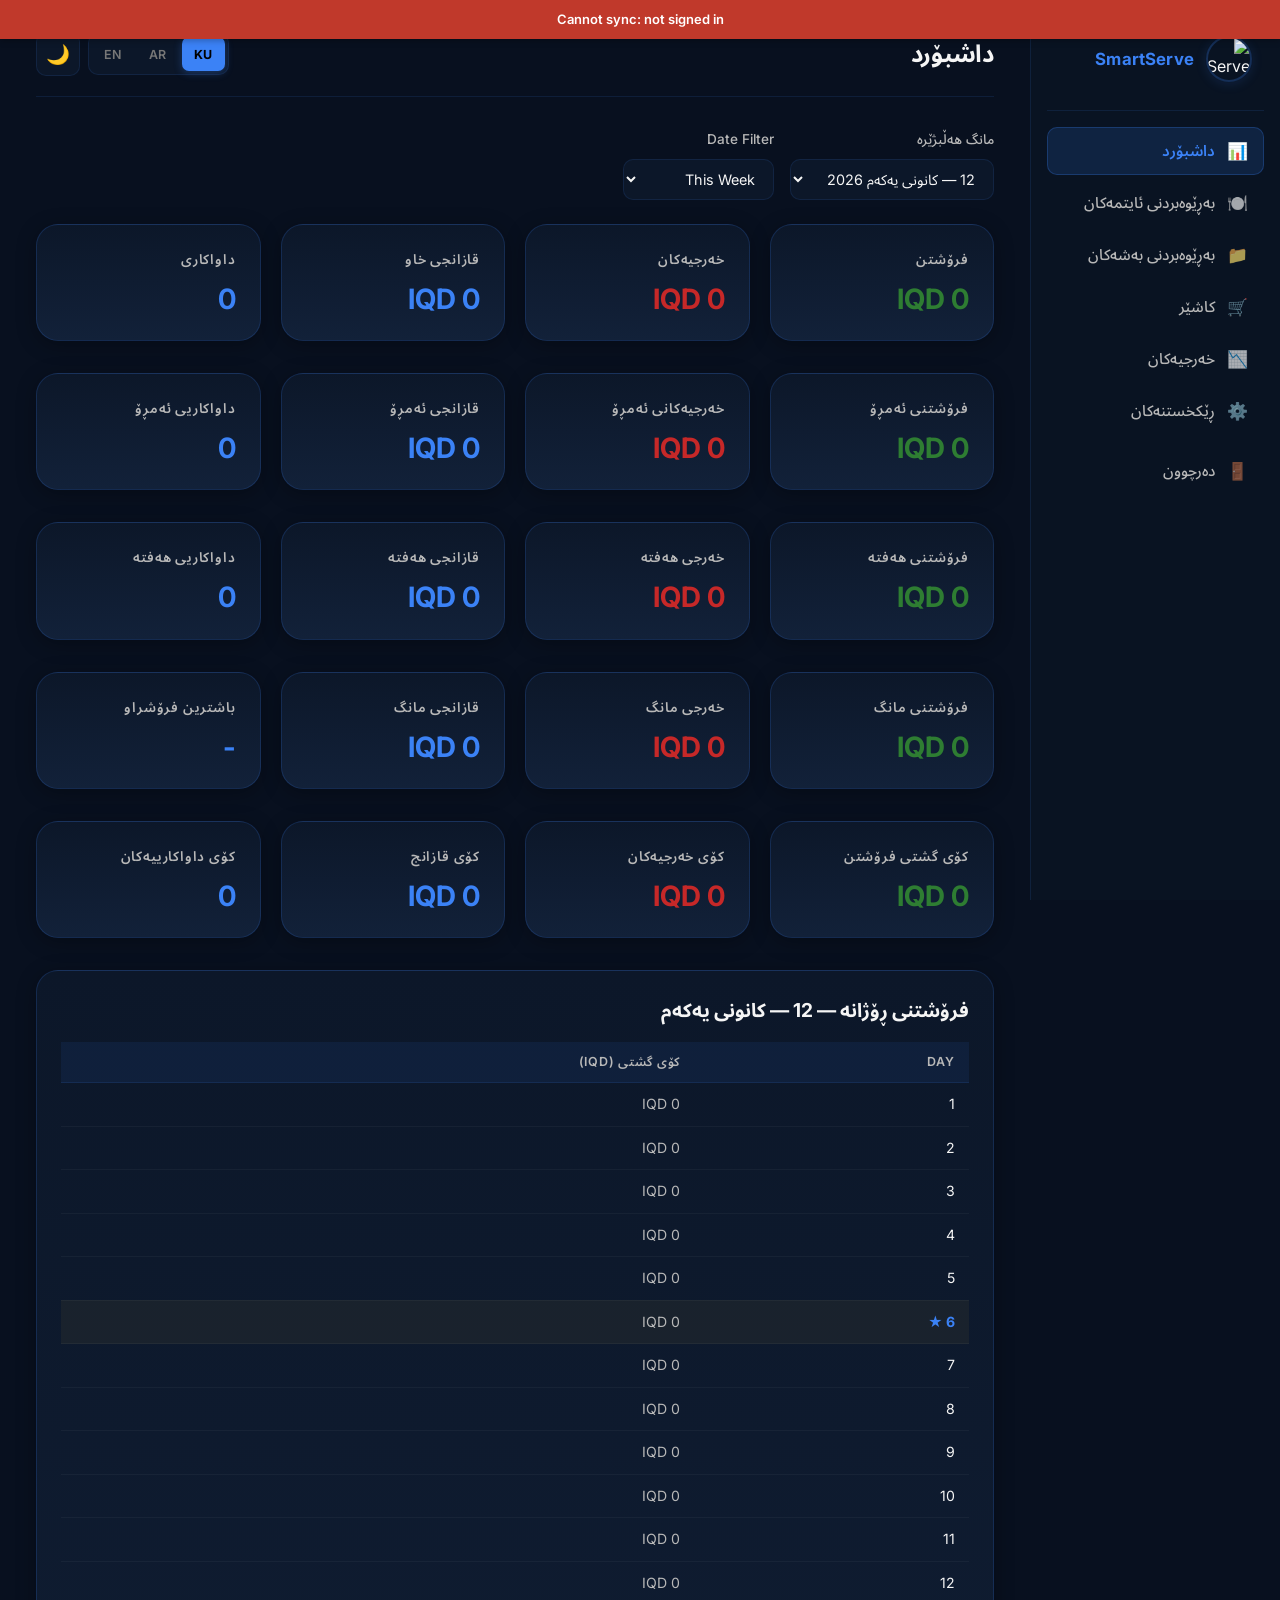
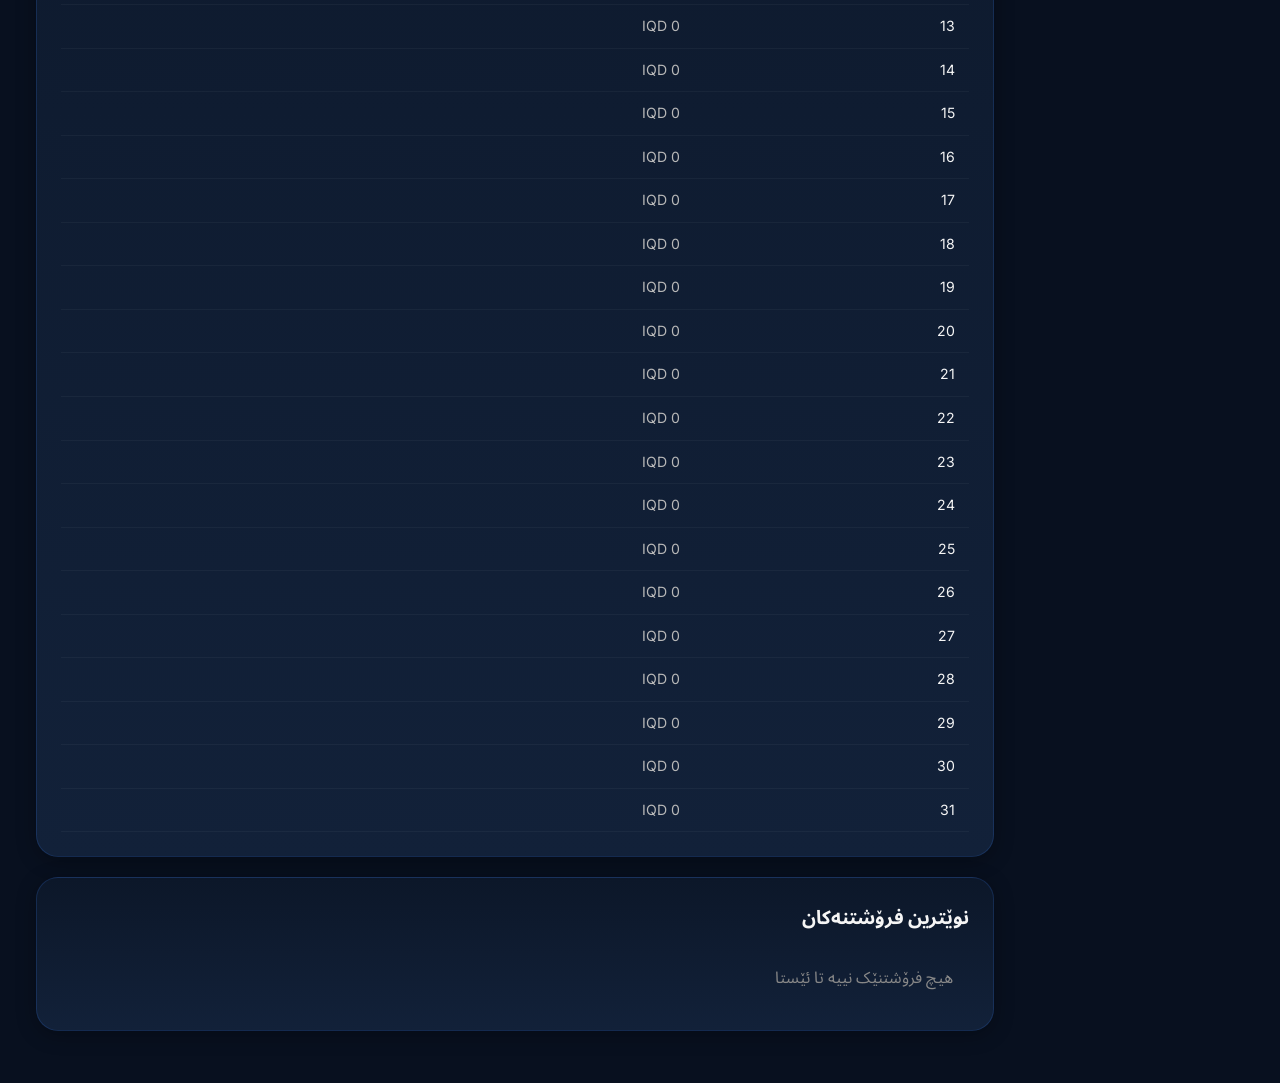
==== commit 1f008627: "Branding: Ali Coffee -> Smartserve, ali-kafe -> smartserve across all files" ====
--- a/admin.html
+++ b/admin.html
@@ -3,22 +3,23 @@
 <head>
     <meta charset="UTF-8">
     <meta name="viewport" content="width=device-width, initial-scale=1.0, viewport-fit=cover">
-    <title>Ali Coffee - Admin Panel</title>
+    <title>SmartServe - Admin Panel</title>
     <link rel="manifest" href="manifest.json?v=83">
     <link rel="icon" type="image/png" sizes="192x192" href="assets/icon-192.png">
     <link rel="icon" type="image/png" sizes="512x512" href="assets/icon-512.png">
     <link rel="apple-touch-icon" sizes="180x180" href="assets/ali-new-logo.jpg">
-    <meta name="application-name" content="Ali Coffee">
+    <meta name="application-name" content="SmartServe ">
     <meta name="msapplication-TileColor" content="#5C4033">
     <meta name="msapplication-TileImage" content="assets/icon-512.png">
     <meta name="mobile-web-app-capable" content="yes">
     <meta name="apple-mobile-web-app-status-bar-style" content="black-translucent">
-    <meta name="apple-mobile-web-app-title" content="Ali Coffee">
+    <meta name="apple-mobile-web-app-title" content="SmartServe">
     <meta name="theme-color" content="#3B82F6">
     <link rel="preconnect" href="https://fonts.googleapis.com">
     <link rel="preconnect" href="https://fonts.gstatic.com" crossorigin>
     <link href="https://fonts.googleapis.com/css2?family=Noto+Sans+Arabic:wght@400;500;600;700&family=Inter:wght@400;500;600;700&display=swap" rel="stylesheet">
-    <link rel="stylesheet" href="css/admin.css?v=26">
+    <link rel="stylesheet" href="https://cdnjs.cloudflare.com/ajax/libs/font-awesome/6.5.1/css/all.min.css">
+    <link rel="stylesheet" href="css/admin.css?v=37">
     <script>
         (function () {
             try {
@@ -36,8 +37,8 @@
         <div class="admin-sidebar" id="adminSidebar">
             <div class="sidebar-header">
                 <div class="sidebar-brand">
-                    <img src="assets/ali-logo-page.jpg?v=83" alt="Ali Coffee" class="sidebar-brand-icon" onclick="window.location.href='menu.html'" onerror="fallbackLogo(this)">
-                    <span class="sidebar-brand-text">Ali Coffee</span>
+                    <img src="assets/ali-logo-page.jpg?v=83" alt="SmartServe" class="sidebar-brand-icon" onclick="window.location.href='menu.html'" onerror="fallbackLogo(this)">
+                    <span class="sidebar-brand-text">SmartServe</span>
                 </div>
                 <button class="sidebar-close" id="sidebarClose" aria-label="Close menu">✕</button>
             </div>
@@ -89,7 +90,7 @@
     <script src="https://www.gstatic.com/firebasejs/8.10.1/firebase-firestore.js"></script>
     <script src="https://www.gstatic.com/firebasejs/8.10.1/firebase-auth.js"></script>
     <script src="js/firebase.js?v=26"></script>
-    <script src="js/app.js?v=77"></script>
-    <script src="js/admin.js?v=62"></script>
+    <script src="js/app.js?v=86"></script>
+    <script src="js/admin.js?v=73"></script>
 </body>
 </html>
--- a/css/admin.css
+++ b/css/admin.css
@@ -2,6 +2,79 @@
    ALI CAFE — ADMIN PANEL
    Premium POS Dashboard
    ======================================== */
+
+/* Dashboard Filters */
+.dashboard-filters {
+    display: flex;
+    gap: 16px;
+    align-items: flex-end;
+    margin-bottom: 24px;
+    flex-wrap: wrap;
+}
+
+.filter-group {
+    display: flex;
+    flex-direction: column;
+    gap: 8px;
+}
+
+.filter-group label {
+    font-size: 0.85rem;
+    color: var(--text-secondary);
+    font-weight: 500;
+}
+
+.filter-group select,
+.filter-group input {
+    padding: 10px 14px;
+    border: 1px solid var(--border);
+    border-radius: var(--radius-sm);
+    background: var(--bg-card);
+    color: var(--text-primary);
+    font-size: 0.9rem;
+    min-width: 150px;
+    cursor: pointer;
+    transition: border-color 0.2s, box-shadow 0.2s;
+}
+
+.filter-group select:hover,
+.filter-group input:hover {
+    border-color: var(--border-strong);
+}
+
+.filter-group select:focus,
+.filter-group input:focus {
+    outline: none;
+    border-color: var(--gold);
+    box-shadow: 0 0 0 3px var(--gold-glow);
+}
+
+.custom-dates {
+    display: flex;
+    gap: 8px;
+    align-items: center;
+}
+
+.custom-dates input {
+    min-width: 140px;
+}
+
+.custom-dates button {
+    padding: 10px 16px;
+    border: 1px solid var(--gold);
+    border-radius: var(--radius-sm);
+    background: var(--gold-glow);
+    color: var(--gold);
+    font-size: 0.9rem;
+    font-weight: 500;
+    cursor: pointer;
+    transition: all 0.2s;
+}
+
+.custom-dates button:hover {
+    background: var(--gold);
+    color: var(--bg-primary);
+}
 
 :root {
     --bg-primary: #111111;
@@ -335,6 +408,284 @@
     margin-bottom: 16px;
 }
 
+.settings-social-card .settings-section-label {
+    display: flex;
+    align-items: center;
+    gap: 8px;
+}
+
+.settings-social-field {
+    display: flex;
+    align-items: flex-start;
+    gap: 12px;
+    margin-bottom: 14px;
+}
+
+.settings-social-field:last-of-type {
+    margin-bottom: 0;
+}
+
+.settings-social-icon {
+    width: 44px;
+    height: 44px;
+    border-radius: 12px;
+    display: flex;
+    align-items: center;
+    justify-content: center;
+    font-size: 1.15rem;
+    color: #fff;
+    flex-shrink: 0;
+    margin-top: 22px;
+}
+
+.settings-social-icon--instagram {
+    background: linear-gradient(135deg, #833ab4, #fd1d1d, #fcb045);
+}
+
+.settings-social-icon--tiktok {
+    background: linear-gradient(135deg, #010101, #25f4ee, #fe2c55);
+}
+
+.settings-social-icon--snapchat {
+    background: #fffc00;
+    color: #000;
+}
+
+.settings-social-icon--cafe {
+    background: linear-gradient(135deg, #6F4E37, #9B6135);
+}
+
+.settings-social-icon--contact {
+    background: linear-gradient(135deg, #128c7e, #25d366);
+    flex-direction: column;
+    gap: 2px;
+    font-size: 0.95rem;
+}
+
+.settings-social-icon--contact .fa-phone {
+    font-size: 0.78rem;
+    opacity: 0.95;
+}
+
+.settings-social-icon--contact .fa-whatsapp {
+    font-size: 1.05rem;
+}
+
+.settings-social-icon--maps {
+    background: linear-gradient(135deg, #4285f4, #34a853);
+}
+
+.settings-social-icon--pin {
+    background: linear-gradient(135deg, #ea4335, #fbbc04);
+}
+
+.settings-social-icon--currency {
+    background: linear-gradient(135deg, #1b5e20, #43a047);
+    padding: 6px;
+}
+
+.settings-social-icon--currency img {
+    width: 28px;
+    height: 28px;
+    object-fit: contain;
+    display: block;
+}
+
+.settings-social-icon--hours {
+    background: linear-gradient(135deg, #5c6bc0, #3949ab);
+}
+
+.settings-hours-field {
+    align-items: flex-start;
+    overflow: visible;
+}
+
+.settings-hours-field .settings-social-input-wrap {
+    overflow: visible;
+}
+
+.settings-hours-block {
+    display: flex;
+    flex-direction: column;
+    gap: 14px;
+    width: 100%;
+    overflow: visible;
+}
+
+.settings-hours-row {
+    display: grid;
+    grid-template-columns: 1fr 1fr;
+    gap: 14px;
+    width: 100%;
+}
+
+.settings-hours-input label {
+    display: block;
+    margin-bottom: 6px;
+}
+
+.cafe-time-picker {
+    position: relative;
+    width: 100%;
+}
+
+.cafe-time-picker-btn {
+    width: 100%;
+    display: flex;
+    align-items: center;
+    gap: 10px;
+    padding: 12px 14px;
+    border-radius: 12px;
+    border: 1px solid var(--border-strong);
+    background: var(--bg-card);
+    color: var(--text-primary);
+    font-size: 0.9rem;
+    font-weight: 600;
+    cursor: pointer;
+    text-align: start;
+    transition: border-color 0.2s ease, box-shadow 0.2s ease;
+}
+
+.cafe-time-picker-btn-text {
+    flex: 1;
+    min-width: 0;
+    white-space: nowrap;
+    overflow: hidden;
+    text-overflow: ellipsis;
+}
+
+.cafe-time-picker-chevron {
+    flex-shrink: 0;
+    font-size: 0.72rem;
+    opacity: 0.55;
+    transition: transform 0.2s ease;
+}
+
+.cafe-time-picker-btn.is-open .cafe-time-picker-chevron {
+    transform: rotate(180deg);
+}
+
+.cafe-time-picker-btn:hover,
+.cafe-time-picker-btn.is-open {
+    border-color: var(--accent);
+    box-shadow: 0 0 0 3px rgba(59, 130, 246, 0.12);
+}
+
+.cafe-time-picker-btn i.fa-clock {
+    color: var(--accent);
+    flex-shrink: 0;
+}
+
+.cafe-time-picker-panel {
+    margin-top: 10px;
+    padding: 12px;
+    border-radius: 14px;
+    border: 1px solid var(--border-strong);
+    background: var(--bg-card-hover);
+    box-shadow: 0 8px 24px rgba(0, 0, 0, 0.12);
+}
+
+.cafe-time-picker-panel[hidden] {
+    display: none !important;
+}
+
+.cafe-time-picker-panel:not([hidden]) {
+    display: flex;
+    flex-direction: column;
+    gap: 10px;
+}
+
+.cafe-time-hourmin {
+    display: grid;
+    grid-template-columns: 1fr auto 1fr;
+    gap: 8px;
+    align-items: center;
+}
+
+.cafe-time-colon {
+    font-weight: 700;
+    text-align: center;
+    padding: 0 2px;
+}
+
+.cafe-time-select {
+    width: 100%;
+    min-width: 0;
+    padding: 11px 10px;
+    border-radius: 10px;
+    border: 1px solid var(--border-strong);
+    background: var(--bg-secondary);
+    color: var(--text-primary);
+    font-size: 0.95rem;
+    font-family: inherit;
+    appearance: auto;
+    -webkit-appearance: menulist;
+    color-scheme: dark;
+}
+
+.cafe-time-select:focus {
+    outline: none;
+    border-color: var(--gold);
+    box-shadow: 0 0 0 3px var(--gold-glow);
+}
+
+.cafe-time-select option {
+    background: #1a1f2e;
+    color: #ffffff;
+}
+
+body.light-mode .cafe-time-select {
+    background: #ffffff;
+    color: #1a1a1a;
+    color-scheme: light;
+}
+
+body.light-mode .cafe-time-select option {
+    background: #ffffff;
+    color: #1a1a1a;
+}
+
+.cafe-time-period {
+    width: 100%;
+}
+
+.cafe-time-apply-btn {
+    width: 100%;
+    margin-top: 2px;
+}
+
+.cafe-hours-save-btn {
+    width: 100%;
+    margin-top: 4px;
+}
+
+@media (max-width: 640px) {
+    .settings-hours-row {
+        grid-template-columns: 1fr;
+    }
+}
+
+.settings-contact-card .settings-social-field:last-of-type {
+    margin-bottom: 0;
+}
+
+.settings-social-input-wrap {
+    flex: 1;
+    min-width: 0;
+}
+
+.settings-social-input-wrap label {
+    display: block;
+    font-size: 0.82rem;
+    font-weight: 600;
+    color: var(--text-muted);
+    margin-bottom: 6px;
+}
+
+.settings-social-input-wrap input {
+    width: 100%;
+}
+
 *, *::before, *::after {
     box-sizing: border-box;
     margin: 0;
@@ -781,6 +1132,7 @@
     width: 100%;
     border-collapse: collapse;
     margin-top: 8px;
+    min-width: 400px;
 }
 
 .daily-sales-table th {
@@ -793,6 +1145,7 @@
     padding: 10px 14px;
     text-align: left;
     border-bottom: 1px solid rgba(var(--gold-rgb),0.12);
+    white-space: nowrap;
 }
 
 .daily-sales-table td {
@@ -995,6 +1348,8 @@
     width: 100%;
     overflow-x: auto;
     -webkit-overflow-scrolling: touch;
+    border-radius: var(--radius-sm);
+    margin: 0;
 }
 
 .admin-table {
@@ -1169,10 +1524,10 @@
    CASHIER
    ======================================== */
 
-/* LEFT = order/buttons panel | RIGHT = categories + items */
+/* Cart (col 1) + products (col 2). RTL: cart appears on the right. */
 .cashier-layout {
     display: grid;
-    grid-template-columns: 290px minmax(0, 1fr);
+    grid-template-columns: minmax(320px, 1.15fr) minmax(0, 0.85fr);
     gap: 16px;
     align-items: start;
     min-width: 0;
@@ -2237,47 +2592,292 @@
         gap: 12px;
     }
 
-    /* Cashier: keep market-style two columns — cart | products (RTL: cart right) */
+    /* Cashier tablet (iPad mini / iPad Pro): same side-by-side POS as desktop */
+    @media (min-width: 600px) {
+        .admin-main:has(.cashier-layout) {
+            padding: 10px 12px 12px;
+        }
+
+        .admin-main:has(.cashier-layout) .admin-header {
+            margin-bottom: 10px;
+        }
+
+        .cashier-layout {
+            display: grid;
+            grid-template-columns: minmax(280px, 1.15fr) minmax(0, 0.85fr);
+            gap: 12px;
+            align-items: start;
+            height: auto;
+            min-height: 0;
+        }
+
+        .cashier-products {
+            order: unset;
+            flex: unset;
+            min-height: 0;
+            max-height: calc(100dvh - 96px);
+            overflow-y: auto;
+            -webkit-overflow-scrolling: touch;
+            padding-bottom: 0;
+        }
+
+        .cashier-categories {
+            position: sticky;
+            top: 0;
+            z-index: 3;
+            flex-wrap: nowrap;
+            overflow-x: auto;
+            overflow-y: hidden;
+            -webkit-overflow-scrolling: touch;
+            scrollbar-width: none;
+            margin-bottom: 12px;
+            padding: 4px 0 8px;
+            background: var(--bg-primary, #0d1117);
+        }
+
+        body.light-mode .cashier-categories {
+            background: var(--bg-primary, #f5f5f5);
+        }
+
+        .cashier-categories::-webkit-scrollbar { display: none; }
+
+        .cashier-grid {
+            grid-template-columns: repeat(3, minmax(0, 1fr));
+            gap: 10px;
+        }
+
+        .cashier-cat-btn {
+            height: 38px;
+            padding: 0 14px;
+            font-size: 0.78rem;
+        }
+
+        .cashier-item-img-wrap {
+            height: 80px;
+        }
+
+        .cashier-item-name {
+            font-size: 0.78rem;
+        }
+
+        .cashier-item-price {
+            font-size: 0.82rem;
+        }
+
+        .cashier-item-add {
+            width: 36px;
+            height: 36px;
+            font-size: 1.1rem;
+        }
+
+        .cashier-order {
+            order: unset;
+            flex: unset;
+            width: auto;
+            position: sticky;
+            top: max(6px, env(safe-area-inset-top, 0px));
+            bottom: auto;
+            left: auto;
+            right: auto;
+            z-index: 2;
+            max-height: calc(100dvh - 96px);
+            min-height: unset;
+            transform: none !important;
+            border-radius: var(--radius-lg);
+            border-bottom: 1px solid var(--border);
+            box-shadow: 0 6px 24px rgba(0, 0, 0, 0.35);
+            display: flex;
+            flex-direction: column;
+            padding-bottom: 0;
+        }
+
+        .cashier-order.collapsed,
+        .cashier-order:not(.collapsed) {
+            transform: none !important;
+            max-height: calc(100dvh - 96px);
+        }
+
+        .cashier-order::before {
+            display: none;
+        }
+
+        .cashier-order-toggle {
+            display: none !important;
+        }
+
+        .cashier-order-header {
+            padding: 12px 14px 10px;
+            flex-shrink: 0;
+        }
+
+        .cashier-order-header h3 {
+            font-size: 0.95rem;
+        }
+
+        .btn-clear-order {
+            height: 34px;
+            padding: 0 12px;
+            font-size: 0.78rem;
+        }
+
+        .cashier-order-items {
+            flex: 1;
+            min-height: 80px;
+            max-height: none;
+            overflow-y: auto;
+            -webkit-overflow-scrolling: touch;
+        }
+
+        .cashier-order-items .cashier-empty {
+            padding: 24px 14px;
+            font-size: 0.85rem;
+        }
+
+        .cashier-order-footer {
+            flex-shrink: 0;
+            padding: 12px 14px max(12px, env(safe-area-inset-bottom, 0px));
+            border-top: 1px solid var(--border);
+        }
+
+        .cashier-total-amount {
+            font-size: 1.2rem;
+        }
+
+        .cashier-actions {
+            flex-direction: column;
+            gap: 8px;
+        }
+
+        .btn-pay,
+        .btn-print {
+            flex: none;
+            width: 100%;
+            height: 46px;
+            font-size: 0.88rem;
+        }
+    }
+}
+
+/* ========================================
+   RESPONSIVE — PHONE CASHIER (max-width: 599px)
+   Side-by-side like desktop: wide products + narrow cart
+   ======================================== */
+
+@media (max-width: 599px) {
+    .admin-main:has(.cashier-layout) {
+        padding: 6px 8px 8px;
+        overflow: hidden;
+    }
+
+    .admin-main:has(.cashier-layout) .admin-header {
+        margin-bottom: 8px;
+        min-height: 40px;
+        padding-bottom: 6px;
+    }
+
+    .admin-main:has(.cashier-layout) .admin-title {
+        font-size: 1rem;
+    }
+
     .cashier-layout {
-        grid-template-columns: minmax(200px, 26vw) minmax(0, 1fr);
-        gap: 10px;
-        align-items: start;
+        display: grid;
+        grid-template-columns: minmax(0, 1.72fr) minmax(148px, 0.38fr);
+        gap: 6px;
+        align-items: stretch;
+        height: calc(100dvh - 72px);
+        min-height: 0;
     }
 
     .cashier-products {
         order: unset;
-        padding-bottom: 0;
         min-width: 0;
-        max-height: calc(100dvh - 96px);
+        min-height: 0;
+        max-height: none;
+        height: 100%;
         overflow-y: auto;
         -webkit-overflow-scrolling: touch;
+        padding-bottom: 4px;
     }
 
     .cashier-categories {
+        position: sticky;
+        top: 0;
+        z-index: 3;
         flex-wrap: nowrap;
         overflow-x: auto;
         overflow-y: hidden;
         -webkit-overflow-scrolling: touch;
         scrollbar-width: none;
-        margin-bottom: 10px;
-        padding-bottom: 2px;
+        margin-bottom: 8px;
+        padding: 2px 0 6px;
+        background: var(--bg-primary, #0d1117);
+    }
+
+    body.light-mode .cashier-categories {
+        background: var(--bg-primary, #f5f5f5);
     }
 
     .cashier-categories::-webkit-scrollbar { display: none; }
 
+    .cashier-cat-btn {
+        height: 32px;
+        padding: 0 10px;
+        font-size: 0.68rem;
+        border-radius: 10px;
+    }
+
+    .cashier-grid {
+        grid-template-columns: repeat(2, minmax(0, 1fr));
+        gap: 6px;
+    }
+
+    .cashier-item-card {
+        border-radius: var(--radius-md);
+        touch-action: manipulation;
+        -webkit-tap-highlight-color: transparent;
+    }
+
+    .cashier-item-card:hover {
+        transform: none;
+    }
+
+    .cashier-item-card:active {
+        transform: scale(0.96);
+    }
+
+    .cashier-item-img-wrap {
+        height: 64px;
+    }
+
+    .cashier-item-name {
+        font-size: 0.68rem;
+    }
+
+    .cashier-item-price {
+        font-size: 0.72rem;
+    }
+
+    .cashier-item-add {
+        width: 30px;
+        height: 30px;
+        font-size: 0.95rem;
+    }
+
     .cashier-order {
+        order: unset;
+        width: auto;
         position: sticky;
-        top: max(4px, env(safe-area-inset-top, 0px));
-        max-height: calc(100dvh - 96px);
-        min-height: unset;
+        top: 0;
+        height: 100%;
+        max-height: 100%;
+        min-height: 0;
         transform: none !important;
-        box-shadow: 0 4px 20px rgba(0, 0, 0, 0.35);
-    }
-
-    .cashier-order.collapsed,
-    .cashier-order:not(.collapsed) {
-        transform: none !important;
-        max-height: calc(100dvh - 96px);
+        border-radius: var(--radius-md);
+        border-bottom: 1px solid var(--border);
+        box-shadow: 0 2px 14px rgba(0, 0, 0, 0.35);
+        display: flex;
+        flex-direction: column;
+        padding-bottom: max(6px, env(safe-area-inset-bottom, 0px));
     }
 
     .cashier-order::before {
@@ -2288,10 +2888,128 @@
         display: none !important;
     }
 
-    /* Mini iPad: slightly wider cart, denser product grid */
-    .cashier-grid {
-        grid-template-columns: repeat(auto-fill, minmax(104px, 1fr));
-        gap: 8px;
+    .cashier-order-header {
+        padding: 6px 8px 4px;
+        flex-shrink: 0;
+        border-bottom: 1px solid var(--border);
+        gap: 4px;
+    }
+
+    .cashier-order-header h3 {
+        font-size: 0.68rem;
+        line-height: 1.2;
+        gap: 4px;
+    }
+
+    .cashier-order-count {
+        width: 18px;
+        height: 18px;
+        font-size: 0.6rem;
+    }
+
+    .cashier-order-header-actions {
+        gap: 4px;
+    }
+
+    .btn-clear-order {
+        height: 26px;
+        padding: 0 6px;
+        font-size: 0.62rem;
+        border-radius: 6px;
+    }
+
+    .cashier-order-items {
+        flex: 1;
+        min-height: 0;
+        max-height: none;
+        overflow-y: auto;
+        -webkit-overflow-scrolling: touch;
+        padding: 2px 0;
+    }
+
+    .cashier-order-items .cashier-empty {
+        padding: 12px 8px;
+        font-size: 0.68rem;
+        line-height: 1.35;
+    }
+
+    .cashier-order-item {
+        display: flex;
+        flex-direction: column;
+        align-items: stretch;
+        gap: 3px;
+        padding: 6px 8px;
+    }
+
+    .cashier-order-item-name {
+        font-size: 0.68rem;
+        line-height: 1.2;
+    }
+
+    .cashier-order-item-price {
+        display: none;
+    }
+
+    .cashier-qty-control {
+        justify-content: center;
+        gap: 3px;
+    }
+
+    .cashier-qty-btn {
+        width: 28px;
+        height: 28px;
+        font-size: 1rem;
+    }
+
+    .cashier-qty-val {
+        font-size: 0.78rem;
+        min-width: 16px;
+    }
+
+    .cashier-order-item-subtotal {
+        font-size: 0.68rem;
+        text-align: center;
+        font-weight: 700;
+    }
+
+    .cashier-remove-btn {
+        align-self: center;
+        width: 28px;
+        height: 28px;
+        font-size: 0.72rem;
+    }
+
+    .cashier-order-footer {
+        flex-shrink: 0;
+        padding: 6px 8px max(6px, env(safe-area-inset-bottom, 0px));
+        border-top: 1px solid var(--border);
+    }
+
+    .cashier-total-row {
+        margin-bottom: 6px;
+    }
+
+    .cashier-total-row span:first-child {
+        font-size: 0.65rem;
+    }
+
+    .cashier-total-amount {
+        font-size: 0.82rem;
+    }
+
+    .cashier-actions {
+        flex-direction: column;
+        gap: 5px;
+    }
+
+    .btn-pay,
+    .btn-print {
+        flex: none;
+        width: 100%;
+        height: 36px;
+        font-size: 0.68rem;
+        border-radius: 8px;
+        touch-action: manipulation;
     }
 }
 
@@ -2339,6 +3057,7 @@
 
     .admin-table {
         font-size: 0.85rem;
+        min-width: 500px;
     }
 
     .admin-table thead th,
@@ -2346,245 +3065,23 @@
         padding: 10px 12px;
     }
 
-    .cashier-grid {
-        grid-template-columns: repeat(2, minmax(0, 1fr));
-        gap: 6px;
-    }
-
-    .cashier-category-bar {
-        padding: 2px 0 8px;
-        gap: 6px;
-        -webkit-overflow-scrolling: touch;
-        scroll-behavior: smooth;
-    }
-
-    .cashier-cat-btn {
-        height: 34px;
-        padding: 0 12px;
-        font-size: 0.72rem;
-        border-radius: 12px;
-        gap: 6px;
-    }
-
-    .cashier-cat-btn .cashier-cat-icon {
-        width: 16px;
-        height: 16px;
-    }
-
-    .cashier-cat-btn .cashier-cat-label {
-        font-size: 0.68rem;
-    }
-
-    .cashier-layout {
-        grid-template-columns: minmax(132px, 30vw) minmax(0, 1fr);
-        gap: 6px;
-        align-items: start;
-    }
-
-    .cashier-item-card {
-        border-radius: var(--radius-md);
-        box-shadow: 0 2px 8px rgba(0,0,0,0.2);
-        touch-action: manipulation;
-        -webkit-tap-highlight-color: transparent;
-    }
-
-    .cashier-item-card:hover {
-        transform: none;
-        box-shadow: 0 2px 8px rgba(0,0,0,0.2);
-    }
-
-    .cashier-item-card:active {
-        transform: scale(0.96);
-    }
-
-    .cashier-item-img-wrap {
-        height: 68px;
-    }
-
-    .cashier-item-noimg {
-        font-size: 1.4rem;
-    }
-
-    .cashier-item-info {
-        padding: 6px 6px 8px;
-    }
-
-    .cashier-item-name {
-        font-size: 0.68rem;
-        margin-bottom: 2px;
-        line-height: 1.25;
-    }
-
-    .cashier-item-price {
-        font-size: 0.72rem;
-    }
-
-    .cashier-item-price span {
-        font-size: 0.58rem;
-    }
-
-    .cashier-item-add {
-        opacity: 1;
-        width: 32px;
-        height: 32px;
-        top: 4px;
-        right: 4px;
-        font-size: 1.05rem;
-    }
-
-    .cashier-order {
-        position: sticky;
-        top: max(2px, env(safe-area-inset-top, 0px));
-        bottom: auto;
-        left: auto;
-        right: auto;
-        z-index: 2;
-        border-radius: var(--radius-md);
-        max-height: calc(100dvh - 88px);
-        min-height: unset;
-        transform: none !important;
-        transition: none;
-        box-shadow: 0 4px 18px rgba(0, 0, 0, 0.4);
-    }
-
-    .cashier-order.collapsed,
-    .cashier-order:not(.collapsed) {
-        transform: none !important;
-        max-height: calc(100dvh - 88px);
-    }
-
-    .cashier-order::before {
-        display: none;
-    }
-
-    .cashier-order-header {
-        padding: 6px 8px 4px;
-        border-bottom: 1px solid var(--border);
-        flex-wrap: wrap;
-        gap: 4px;
-    }
-
-    .cashier-order-header h3 {
-        font-size: 0.72rem;
-        display: flex;
-        align-items: center;
-        gap: 4px;
-        line-height: 1.2;
-    }
-
-    .cashier-order-count {
-        display: inline-flex;
-        width: 18px;
-        height: 18px;
-        font-size: 0.6rem;
-    }
-
-    .cashier-order-header-actions {
-        gap: 4px;
-    }
-
-    .btn-clear-order {
-        height: 26px;
-        padding: 0 6px;
-        font-size: 0.62rem;
-    }
-
-    .cashier-order-toggle {
-        display: none !important;
-    }
-
-    .cashier-order-items {
-        min-height: 40px;
-        max-height: none;
-        flex: 1;
-        padding: 2px 0;
-        overflow-y: auto;
-        -webkit-overflow-scrolling: touch;
-    }
-
-    .cashier-order-items .cashier-empty {
-        padding: 12px 8px;
-        font-size: 0.65rem;
-        line-height: 1.35;
-    }
-
-    .cashier-order-item {
-        padding: 6px 8px;
-        gap: 2px 6px;
-    }
-
-    .cashier-order-item-name {
-        font-size: 0.68rem;
-    }
-
-    .cashier-order-item-price {
-        font-size: 0.58rem;
-    }
-
-    .cashier-qty-control {
-        gap: 4px;
-    }
-
-    .cashier-qty-btn {
-        width: 28px;
-        height: 28px;
-        font-size: 1rem;
-    }
-
-    .cashier-qty-val {
-        font-size: 0.78rem;
-        min-width: 16px;
-    }
-
-    .cashier-order-item-subtotal {
-        font-size: 0.68rem;
-    }
-
-    .cashier-remove-btn {
-        width: 28px;
-        height: 28px;
-        font-size: 0.75rem;
-    }
-
-    .cashier-order-footer {
-        padding: 6px 8px;
-    }
-
-    .cashier-total-row {
-        margin-bottom: 6px;
-    }
-
-    .cashier-total-row span:first-child {
-        font-size: 0.68rem;
-    }
-
-    .cashier-total-amount {
-        font-size: 0.88rem;
-    }
-
-    .cashier-actions {
-        flex-direction: column;
-        gap: 5px;
-    }
-
-    .btn-pay,
-    .btn-print {
-        flex: none;
-        width: 100%;
-        height: 34px;
-        font-size: 0.68rem;
-        border-radius: 8px;
-        touch-action: manipulation;
-    }
-
-    .cashier-products {
-        padding-bottom: 0;
-        max-height: calc(100dvh - 88px);
-    }
-
-    .cashier-empty {
-        padding: 20px 10px;
-        font-size: 0.75rem;
+    .daily-sales-table {
+        min-width: 350px;
+        font-size: 0.8rem;
+    }
+
+    .daily-sales-table th,
+    .daily-sales-table td {
+        padding: 8px 10px;
+    }
+
+    .expenses-table {
+        min-width: 500px;
+    }
+
+    .expenses-table th,
+    .expenses-table td {
+        padding: 12px 14px;
     }
 
     .card {
@@ -2747,131 +3244,6 @@
         font-size: 1.1rem;
     }
 
-    .cashier-layout {
-        grid-template-columns: minmax(118px, 28vw) minmax(0, 1fr);
-        gap: 5px;
-    }
-
-    .cashier-grid {
-        grid-template-columns: repeat(2, minmax(0, 1fr));
-        gap: 5px;
-    }
-
-    .cashier-item-img-wrap {
-        height: 56px;
-    }
-
-    .cashier-item-info {
-        padding: 4px 5px 6px;
-    }
-
-    .cashier-item-name {
-        font-size: 0.62rem;
-    }
-
-    .cashier-item-price {
-        font-size: 0.66rem;
-    }
-
-    .cashier-category-bar {
-        gap: 4px;
-        padding: 2px 0 6px;
-        -webkit-overflow-scrolling: touch;
-        scroll-behavior: smooth;
-    }
-
-    .cashier-cat-btn {
-        height: 32px;
-        padding: 0 10px;
-        border-radius: 10px;
-        gap: 4px;
-    }
-
-    .cashier-cat-btn .cashier-cat-icon {
-        width: 14px;
-        height: 14px;
-    }
-
-    .cashier-cat-btn .cashier-cat-label {
-        font-size: 0.62rem;
-    }
-
-    .cashier-order {
-        max-height: calc(100dvh - 82px);
-        border-radius: var(--radius-md);
-    }
-
-    .cashier-order-header {
-        padding: 5px 6px 3px;
-    }
-
-    .cashier-order-header h3 {
-        font-size: 0.65rem;
-    }
-
-    .btn-clear-order {
-        height: 24px;
-        padding: 0 5px;
-        font-size: 0.58rem;
-    }
-
-    .cashier-order-toggle {
-        display: none !important;
-    }
-
-    .cashier-order-item {
-        padding: 5px 6px;
-    }
-
-    .cashier-order-item-name {
-        font-size: 0.62rem;
-    }
-
-    .cashier-order-item-price {
-        font-size: 0.55rem;
-    }
-
-    .cashier-qty-btn {
-        width: 26px;
-        height: 26px;
-        font-size: 0.95rem;
-    }
-
-    .cashier-qty-val {
-        font-size: 0.72rem;
-        min-width: 14px;
-    }
-
-    .cashier-remove-btn {
-        width: 26px;
-        height: 26px;
-        font-size: 0.72rem;
-    }
-
-    .cashier-order-footer {
-        padding: 5px 6px;
-    }
-
-    .cashier-total-row span:first-child {
-        font-size: 0.62rem;
-    }
-
-    .cashier-total-amount {
-        font-size: 0.82rem;
-    }
-
-    .btn-pay,
-    .btn-print {
-        height: 32px;
-        font-size: 0.62rem;
-        border-radius: 8px;
-    }
-
-    .cashier-products {
-        padding-bottom: 0;
-        max-height: calc(100dvh - 82px);
-    }
-
     .form-row {
         grid-template-columns: 1fr;
     }
@@ -2895,6 +3267,36 @@
         height: 30px;
         padding: 0 10px;
         font-size: 0.72rem;
+    }
+
+    .admin-table {
+        min-width: 400px;
+        font-size: 0.8rem;
+    }
+
+    .admin-table thead th,
+    .admin-table tbody td {
+        padding: 8px 10px;
+    }
+
+    .daily-sales-table {
+        min-width: 300px;
+        font-size: 0.75rem;
+    }
+
+    .daily-sales-table th,
+    .daily-sales-table td {
+        padding: 6px 8px;
+    }
+
+    .expenses-table {
+        min-width: 400px;
+    }
+
+    .expenses-table th,
+    .expenses-table td {
+        padding: 10px 12px;
+        font-size: 0.8rem;
     }
 
     .modal-overlay {
@@ -3110,11 +3512,14 @@
 
 .expenses-table-wrapper {
     overflow-x: auto;
+    -webkit-overflow-scrolling: touch;
+    border-radius: var(--radius-sm);
 }
 
 .expenses-table {
     width: 100%;
     border-collapse: collapse;
+    min-width: 600px;
 }
 
 .expenses-table thead {
@@ -3130,6 +3535,7 @@
     text-transform: uppercase;
     letter-spacing: 0.05em;
     border-bottom: 1px solid var(--border);
+    white-space: nowrap;
 }
 
 .expenses-table td {
